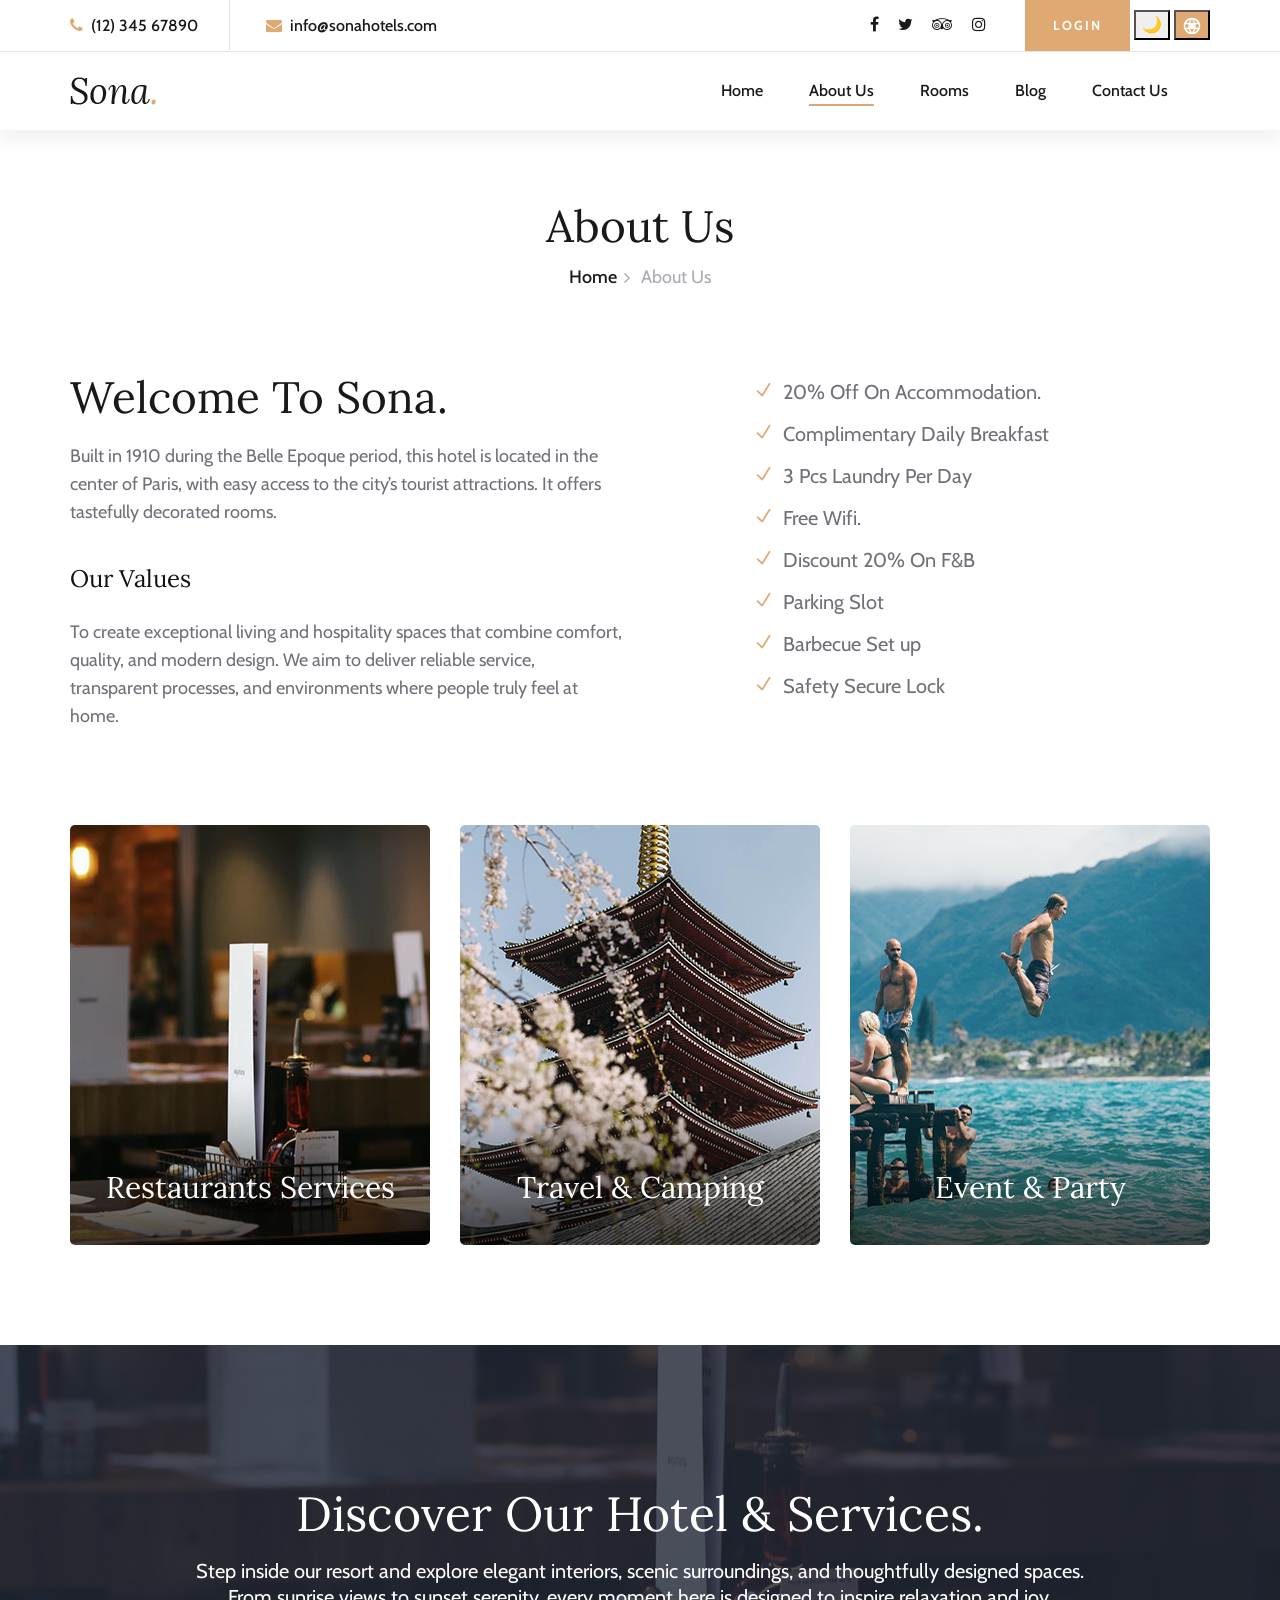
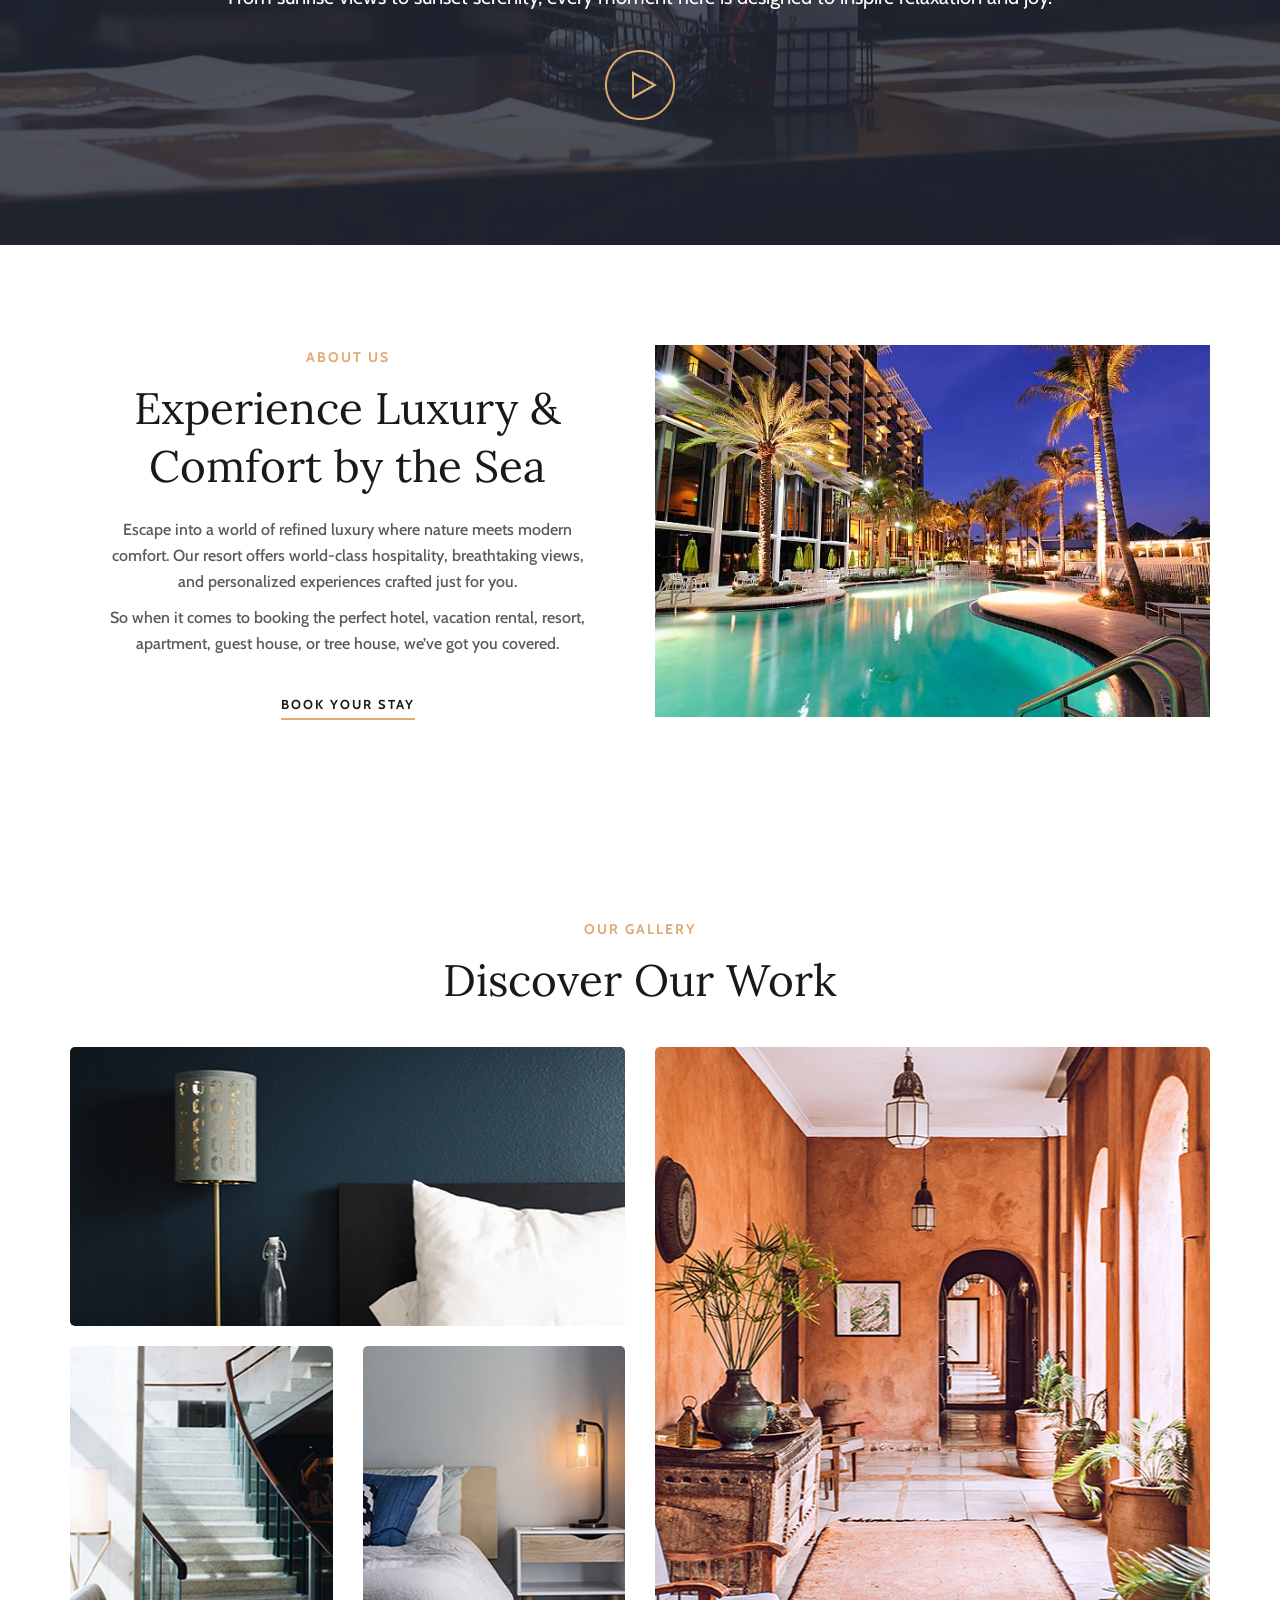
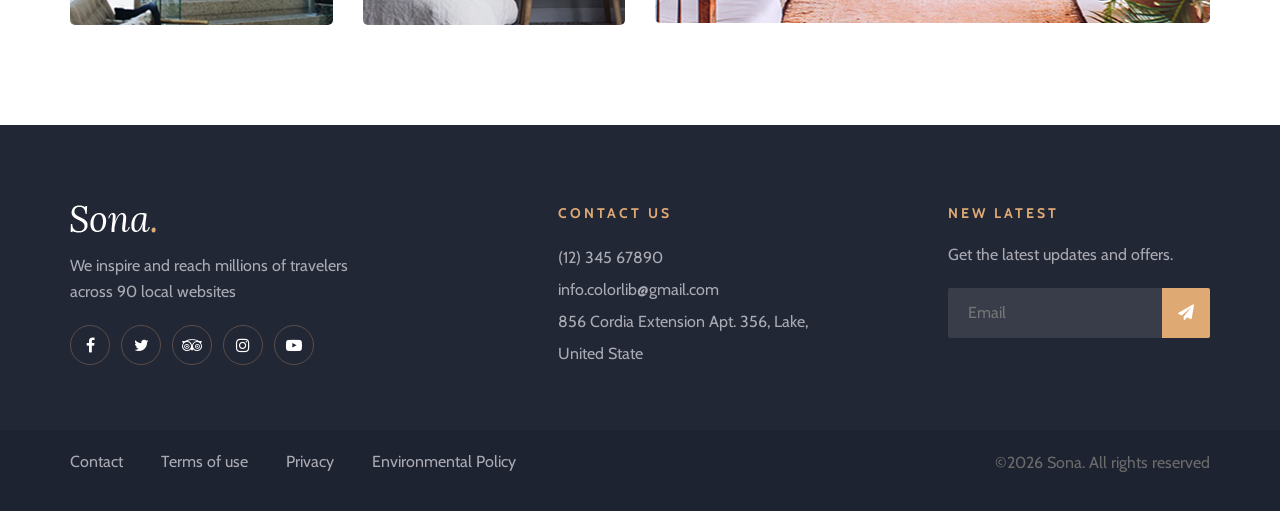
==== about-us.html @ f3e756af "first commit" ====
<!DOCTYPE html>
<html lang="zxx">

<head>
    <meta charset="UTF-8">
    <meta name="description" content="Sona Template">
    <meta name="keywords" content="Sona, unica, creative, html">
    <meta name="viewport" content="width=device-width, initial-scale=1.0">
    <meta http-equiv="X-UA-Compatible" content="ie=edge">
    <title>Sona | about</title>
<link rel="icon" href="img/favi.png" type="image/png">
    <!-- Google Font -->
    <link href="https://fonts.googleapis.com/css?family=Lora:400,700&display=swap" rel="stylesheet">
    <link href="https://fonts.googleapis.com/css?family=Cabin:400,500,600,700&display=swap" rel="stylesheet">

    <!-- Css Styles -->
    <link rel="stylesheet" href="css/bootstrap.min.css" type="text/css">
    <link rel="stylesheet" href="css/font-awesome.min.css" type="text/css">
    <link rel="stylesheet" href="css/elegant-icons.css" type="text/css">
    <link rel="stylesheet" href="css/flaticon.css" type="text/css">
    <link rel="stylesheet" href="css/owl.carousel.min.css" type="text/css">
    <link rel="stylesheet" href="css/nice-select.css" type="text/css">
    <link rel="stylesheet" href="css/jquery-ui.min.css" type="text/css">
    <link rel="stylesheet" href="css/magnific-popup.css" type="text/css">
    <link rel="stylesheet" href="css/slicknav.min.css" type="text/css">
    <link rel="stylesheet" href="css/style.css" type="text/css">
</head>

<body>
   

    <!-- Offcanvas Menu Section Begin -->
     <div class="offcanvas-menu-overlay"></div>
    <div class="canvas-open">
        <i class="icon_menu"></i>
    </div>
    <div class="offcanvas-menu-wrapper">
        <div class="canvas-close">
            <i class="icon_close"></i>
        </div>
      
        <div class="header-configure-area">
           
            
                            
           <a href="signin.html" class="bk-btn">Login</a>
        </div>
        <nav class="mainmenu mobile-menu">
            <ul>
                 <li><a href="">Home</a> <ul class="dropdown"> <li><a href="index.html">Home 1</a></li>
                                    <li><a href="index2.html">Home 2</a></li>  </ul> </li>
                 <li class="active"><a href="./about-us.html">About Us</a></li>
                <li><a href="./rooms.html">Rooms</a></li>
               
               
                <li><a href="./blog.html">Blog</a></li>
                <li><a href="./contact.html">Contact</a></li>
            </ul>
        </nav>
           <button class="themeToggle btn btn-sm">🌙</button>

       <button
  class="rtlToggle"
  class="w-10 h-10 rounded-md text-white font-semibold"
  style="background-color:#dfa974;"
>
          <svg
    xmlns="http://www.w3.org/2000/svg"
    width="20"
    height="20"
    viewBox="0 0 24 24"
    fill="currentColor"
  >
    <path d="M12 2a10 10 0 100 20 10 10 0 000-20zm6.93 6h-3.17a15.4 15.4 0 00-1.6-3.56A8.03 8.03 0 0118.93 8zM12 4.07A13.5 13.5 0 0114.44 8H9.56A13.5 13.5 0 0112 4.07zM5.07 8A8.03 8.03 0 019.84 4.44 15.4 15.4 0 008.24 8H5.07zM4.07 10h3.64a17.2 17.2 0 000 4H4.07a7.96 7.96 0 010-4zm1 6h3.17a15.4 15.4 0 001.6 3.56A8.03 8.03 0 015.07 16zM12 19.93A13.5 13.5 0 019.56 16h4.88A13.5 13.5 0 0112 19.93zM18.93 16a8.03 8.03 0 01-4.77 3.56A15.4 15.4 0 0015.76 16h3.17zM19.93 14h-3.64a17.2 17.2 0 000-4h3.64a7.96 7.96 0 010 4z"/>
  </svg>
        </button>
        <div id="mobile-menu-wrap"></div>
        <div class="top-social">
            <a href="#"><i class="fa fa-facebook"></i></a>
            <a href="#"><i class="fa fa-twitter"></i></a>
            <a href="#"><i class="fa fa-tripadvisor"></i></a>
            <a href="#"><i class="fa fa-instagram"></i></a>
        </div>
        <ul class="top-widget">
            <li><i class="fa fa-phone"></i> (12) 345 67890</li>
            <li><i class="fa fa-envelope"></i> info@sonahotels.com</li>
        </ul>
    </div>
    <!-- Offcanvas Menu Section End -->

    <!-- Header Section Begin -->
    <header class="header-section header-normal ">
        <div class="top-nav">
            <div class="container">
                <div class="row">
                    <div class="col-lg-6">
                        <ul class="tn-left">
                            <li><i class="fa fa-phone"></i> (12) 345 67890</li>
                            <li><i class="fa fa-envelope"></i> info@sonahotels.com</li>
                        </ul>
                    </div>
                    <div class="col-lg-6">
                        <div class="tn-right">
                            <div class="top-social">
                                <a href="#"><i class="fa fa-facebook"></i></a>
                                <a href="#"><i class="fa fa-twitter"></i></a>
                                <a href="#"><i class="fa fa-tripadvisor"></i></a>
                                <a href="#"><i class="fa fa-instagram"></i></a>
                            </div>
                         <a href="signin.html"class="bk-btn">Login</a>
                               <button class="themeToggle" class="btn btn-sm">🌙</button>

       <button
  class="rtlToggle"
  class="w-10 h-10 rounded-md text-white font-semibold"
  style="background-color:#dfa974; color: white;"
>
          <svg
    xmlns="http://www.w3.org/2000/svg"
    width="20"
    height="20"
    viewBox="0 0 24 24"
    fill="currentColor"
  >
    <path d="M12 2a10 10 0 100 20 10 10 0 000-20zm6.93 6h-3.17a15.4 15.4 0 00-1.6-3.56A8.03 8.03 0 0118.93 8zM12 4.07A13.5 13.5 0 0114.44 8H9.56A13.5 13.5 0 0112 4.07zM5.07 8A8.03 8.03 0 019.84 4.44 15.4 15.4 0 008.24 8H5.07zM4.07 10h3.64a17.2 17.2 0 000 4H4.07a7.96 7.96 0 010-4zm1 6h3.17a15.4 15.4 0 001.6 3.56A8.03 8.03 0 015.07 16zM12 19.93A13.5 13.5 0 019.56 16h4.88A13.5 13.5 0 0112 19.93zM18.93 16a8.03 8.03 0 01-4.77 3.56A15.4 15.4 0 0015.76 16h3.17zM19.93 14h-3.64a17.2 17.2 0 000-4h3.64a7.96 7.96 0 010 4z"/>
  </svg>
        </button>
                          
                        </div>
                    </div>
                </div>
            </div>
        </div>
        <div class="menu-item">
            <div class="container">
                <div class="row">
                    <div class="col-lg-2">
                        <div class="logo">
                            <a href="./index.html">
                                <img src="img/logo.png" class="logo-light" alt="">
                                <img src="img/footer-logo.png" class="logo-dark" alt="Dark Logo">
                            </a>
                        </div>
                    </div>
                    <div class="col-lg-10">
                        <div class="nav-menu">
                            <nav class="mainmenu">
                                <ul>
                                     <li><a href="">Home</a> <ul class="dropdown"> <li><a href="index.html">Home 1</a></li>
                                    <li><a href="index2.html">Home 2</a></li>  </ul> </li>
                                   
                                    <li class="active"><a href="./about-us.html">About Us</a></li>
                                   <li><a href="./rooms.html">Rooms</a></li>
                                   
                                    <li><a href="./blog.html">Blog</a></li>
                                    <li><a href="./contact.html">Contact Us</a></li>
                                </ul>
                            </nav>
                          
                        </div>
                    </div>
                </div>
            </div>
        </div>
    </header>
    <!-- Header End -->

    <!-- Breadcrumb Section Begin -->
    <div class="breadcrumb-section">
        <div class="container">
            <div class="row">
                <div class="col-lg-12">
                    <div class="breadcrumb-text">
                        <h2>About Us</h2>
                        <div class="bt-option">
                            <a href="./index.html">Home</a>
                            <span>About Us</span>
                        </div>
                    </div>
                </div>
            </div>
        </div>
    </div>
    <!-- Breadcrumb Section End -->

    <!-- About Us Page Section Begin -->
    <section class="aboutus-page-section spad">
        <div class="container">
            <div class="about-page-text">
                <div class="row">
                    <div class="col-lg-6">
                        <div class="ap-title">
                            <h2>Welcome To Sona.</h2>
                            <p>Built in 1910 during the Belle Epoque period, this hotel is located in the center of
                                Paris, with easy access to the city’s tourist attractions. It offers tastefully
                                decorated rooms.</p>
                                <br>
                                <h4>Our Values</h4>
                                <br>
    <p>
        To create exceptional living and hospitality spaces that combine comfort,
        quality, and modern design. We aim to deliver reliable service, transparent
        processes, and environments where people truly feel at home.
    </p>
                        </div>
                    </div>
                    <div class="col-lg-5 offset-lg-1">
                        <ul class="ap-services">
                            <li><i class="icon_check"></i> 20% Off On Accommodation.</li>
                            <li><i class="icon_check"></i> Complimentary Daily Breakfast</li>
                            <li><i class="icon_check"></i> 3 Pcs Laundry Per Day</li>
                            <li><i class="icon_check"></i> Free Wifi.</li>
                            <li><i class="icon_check"></i> Discount 20% On F&B</li>
                            <li><i class="icon_check"></i> Parking Slot</li>
                            <li><i class="icon_check"></i> Barbecue Set up</li>
                            <li><i class="icon_check"></i> Safety Secure Lock</li>
                        </ul>
                        <br></br>
                       
                    </div>
                    
                </div>
            </div>
            <div class="about-page-services">
                <div class="row">
                    <div class="col-md-4">
                        <div class="ap-service-item set-bg" data-setbg="img/about/about-p1.jpg">
                            <div class="api-text">
                                <h3>Restaurants Services</h3>
                            </div>
                        </div>
                    </div>
                    <div class="col-md-4">
                        <div class="ap-service-item set-bg" data-setbg="img/about/about-p2.jpg">
                            <div class="api-text">
                                <h3>Travel & Camping</h3>
                            </div>
                        </div>
                    </div>
                    <div class="col-md-4">
                        <div class="ap-service-item set-bg" data-setbg="img/about/about-p3.jpg">
                            <div class="api-text">
                                <h3>Event & Party</h3>
                            </div>
                        </div>
                    </div>
                </div>
            </div>
        </div>
    </section>
    <!-- About Us Page Section End -->

    <!-- Video Section Begin -->
    <section class="video-section set-bg" data-setbg="img/video-bg.jpg">
        <div class="container">
            <div class="row">
                <div class="col-lg-12">
                    <div class="video-text">
                        <h2>Discover Our Hotel & Services.</h2>
                        <p>Step inside our resort and explore elegant interiors, scenic surroundings, and thoughtfully designed spaces. <br>From sunrise views to sunset serenity, every moment here is designed to inspire relaxation and joy.</p>
                        <a href="https://www.youtube.com/watch?v=EzKkl64rRbM" class="play-btn video-popup"><img
                                src="img/play.png" alt=""></a>
                    </div>
                </div>
            </div>
        </div>
    </section>
    <!-- Video Section End -->
 <section class="aboutus-section spad">
        <div class="container">
           <div class="row align-items-center">
    
    <!-- LEFT CONTENT -->
    <div class="col-lg-6">
        <div class="about-text">
            <div class="section-title">
                <span>About Us</span>
                <h2>Experience Luxury &  <br>Comfort by the Sea</h2>
            </div>

            <p class="f-para">
                Escape into a world of refined luxury where nature meets modern comfort. Our resort offers world-class hospitality, breathtaking views, and personalized experiences crafted just for you.
            </p>

            <p class="s-para">
                So when it comes to booking the perfect hotel, vacation rental, resort,
                apartment, guest house, or tree house, we’ve got you covered.
            </p>

            <a href="#" class="primary-btn about-btn">Book Your Stay</a>
        </div>
    </div>

    <!-- RIGHT IMAGE -->
    <div class="col-lg-6">
        <div class="about-pic text-end">
            <img src="img/about/about.jpg" alt="About Image" class="img-fluid">
        </div>
    </div>

</div>

            </div>
        </div>
    </section>
    <!-- Gallery Section Begin -->
    <section class="gallery-section spad">
        <div class="container">
            <div class="row">
                <div class="col-lg-12">
                    <div class="section-title">
                        <span>Our Gallery</span>
                        <h2>Discover Our Work</h2>
                    </div>
                </div>
            </div>
            <div class="row">
                <div class="col-lg-6">
                    <div class="gallery-item set-bg" data-setbg="img/gallery/gallery-1.jpg">
                        <div class="gi-text">
                            <h3>Room Luxury</h3>
                        </div>
                    </div>
                    <div class="row">
                        <div class="col-sm-6">
                            <div class="gallery-item set-bg" data-setbg="img/gallery/gallery-3.jpg">
                                <div class="gi-text">
                                    <h3>Room Luxury</h3>
                                </div>
                            </div>
                        </div>
                        <div class="col-sm-6">
                            <div class="gallery-item set-bg" data-setbg="img/gallery/gallery-4.jpg">
                                <div class="gi-text">
                                    <h3>Room Luxury</h3>
                                </div>
                            </div>
                        </div>
                    </div>
                </div>
                <div class="col-lg-6">
                    <div class="gallery-item large-item set-bg" data-setbg="img/gallery/gallery-2.jpg">
                        <div class="gi-text">
                            <h3>Room Luxury</h3>
                        </div>
                    </div>
                </div>
            </div>
        </div>
    </section>
    <!-- Gallery Section End -->

    <!-- Footer Section Begin -->
    <footer class="footer-section">
        <div class="container">
            <div class="footer-text">
                <div class="row">
                    <div class="col-lg-4">
                        <div class="ft-about">
                            <div class="logo">
                                <a href="index.html">
                                    <img src="img/footer-logo.png" alt="">
                                </a>
                            </div>
                            <p>We inspire and reach millions of travelers<br /> across 90 local websites</p>
                            <div class="fa-social">
                                <a href="#"><i class="fa fa-facebook"></i></a>
                                <a href="#"><i class="fa fa-twitter"></i></a>
                                <a href="#"><i class="fa fa-tripadvisor"></i></a>
                                <a href="#"><i class="fa fa-instagram"></i></a>
                                <a href="#"><i class="fa fa-youtube-play"></i></a>
                            </div>
                        </div>
                    </div>
                    <div class="col-lg-3 offset-lg-1">
                        <div class="ft-contact">
                            <h6>Contact Us</h6>
                            <ul>
                                <li>(12) 345 67890</li>
                                <li>info.colorlib@gmail.com</li>
                                <li>856 Cordia Extension Apt. 356, Lake, United State</li>
                            </ul>
                        </div>
                    </div>
                    <div class="col-lg-3 offset-lg-1">
                        <div class="ft-newslatter">
                            <h6>New latest</h6>
                            <p>Get the latest updates and offers.</p>
                            <form action="#" class="fn-form">
                                <input type="text" placeholder="Email">
                                <button type="submit"><i class="fa fa-send"></i></button>
                            </form>
                        </div>
                    </div>
                </div>
            </div>
        </div>
        <div class="copyright-option">
            <div class="container">
                <div class="row">
                    <div class="col-lg-7">
                        <ul>
                            <li><a href="#">Contact</a></li>
                            <li><a href="#">Terms of use</a></li>
                            <li><a href="#">Privacy</a></li>
                            <li><a href="#">Environmental Policy</a></li>
                        </ul>
                    </div>
                  <div class="col-lg-5">
                        <div class="co-text"><p><!-- Link back to Colorlib can't be removed. Template is licensed under CC BY 3.0. -->
   &copy;<script>document.write(new Date().getFullYear());</script> Sona. All rights reserved 
  <!-- Link back to Colorlib can't be removed. Template is licensed under CC BY 3.0. --></p></div>
                    </div>
                </div>
            </div>
        </div>
    </footer>
    <!-- Footer Section End -->

    <!-- Search model Begin -->
    <div class="search-model">
        <div class="h-100 d-flex align-items-center justify-content-center">
            <div class="search-close-switch"><i class="icon_close"></i></div>
            <form class="search-model-form">
                <input type="text" id="search-input" placeholder="Search here.....">
            </form>
        </div>
    </div>
    <!-- Search model end -->

    <!-- Js Plugins -->
    <script src="js/jquery-3.3.1.min.js"></script>
    <script src="js/bootstrap.min.js"></script>
    <script src="js/jquery.magnific-popup.min.js"></script>
    <script src="js/jquery.nice-select.min.js"></script>
    <script src="js/jquery-ui.min.js"></script>
    <script src="js/jquery.slicknav.js"></script>
    <script src="js/owl.carousel.min.js"></script>
    <script src="js/main.js"></script>
     <script src="js/theme-rtl.js"></script>
</body>

</html>
---- css/elegant-icons.css ----
@font-face {
	font-family: 'ElegantIcons';
	src:url('../fonts/ElegantIcons.eot');
	src:url('../fonts/ElegantIcons.eot?#iefix') format('embedded-opentype'),
		url('../fonts/ElegantIcons.woff') format('woff'),
		url('../fonts/ElegantIcons.ttf') format('truetype'),
		url('../fonts/ElegantIcons.svg#ElegantIcons') format('svg');
	font-weight: normal;
	font-style: normal;
}

/* Use the following CSS code if you want to use data attributes for inserting your icons */
[data-icon]:before {
	font-family: 'ElegantIcons';
	content: attr(data-icon);
	speak: none;
	font-weight: normal;
	font-variant: normal;
	text-transform: none;
	line-height: 1;
	-webkit-font-smoothing: antialiased;
	-moz-osx-font-smoothing: grayscale;
}

/* Use the following CSS code if you want to have a class per icon */
/*
Instead of a list of all class selectors,
you can use the generic selector below, but it's slower:
[class*="your-class-prefix"] {
*/
.arrow_up, .arrow_down, .arrow_left, .arrow_right, .arrow_left-up, .arrow_right-up, .arrow_right-down, .arrow_left-down, .arrow-up-down, .arrow_up-down_alt, .arrow_left-right_alt, .arrow_left-right, .arrow_expand_alt2, .arrow_expand_alt, .arrow_condense, .arrow_expand, .arrow_move, .arrow_carrot-up, .arrow_carrot-down, .arrow_carrot-left, .arrow_carrot-right, .arrow_carrot-2up, .arrow_carrot-2down, .arrow_carrot-2left, .arrow_carrot-2right, .arrow_carrot-up_alt2, .arrow_carrot-down_alt2, .arrow_carrot-left_alt2, .arrow_carrot-right_alt2, .arrow_carrot-2up_alt2, .arrow_carrot-2down_alt2, .arrow_carrot-2left_alt2, .arrow_carrot-2right_alt2, .arrow_triangle-up, .arrow_triangle-down, .arrow_triangle-left, .arrow_triangle-right, .arrow_triangle-up_alt2, .arrow_triangle-down_alt2, .arrow_triangle-left_alt2, .arrow_triangle-right_alt2, .arrow_back, .icon_minus-06, .icon_plus, .icon_close, .icon_check, .icon_minus_alt2, .icon_plus_alt2, .icon_close_alt2, .icon_check_alt2, .icon_zoom-out_alt, .icon_zoom-in_alt, .icon_search, .icon_box-empty, .icon_box-selected, .icon_minus-box, .icon_plus-box, .icon_box-checked, .icon_circle-empty, .icon_circle-slelected, .icon_stop_alt2, .icon_stop, .icon_pause_alt2, .icon_pause, .icon_menu, .icon_menu-square_alt2, .icon_menu-circle_alt2, .icon_ul, .icon_ol, .icon_adjust-horiz, .icon_adjust-vert, .icon_document_alt, .icon_documents_alt, .icon_pencil, .icon_pencil-edit_alt, .icon_pencil-edit, .icon_folder-alt, .icon_folder-open_alt, .icon_folder-add_alt, .icon_info_alt, .icon_error-oct_alt, .icon_error-circle_alt, .icon_error-triangle_alt, .icon_question_alt2, .icon_question, .icon_comment_alt, .icon_chat_alt, .icon_vol-mute_alt, .icon_volume-low_alt, .icon_volume-high_alt, .icon_quotations, .icon_quotations_alt2, .icon_clock_alt, .icon_lock_alt, .icon_lock-open_alt, .icon_key_alt, .icon_cloud_alt, .icon_cloud-upload_alt, .icon_cloud-download_alt, .icon_image, .icon_images, .icon_lightbulb_alt, .icon_gift_alt, .icon_house_alt, .icon_genius, .icon_mobile, .icon_tablet, .icon_laptop, .icon_desktop, .icon_camera_alt, .icon_mail_alt, .icon_cone_alt, .icon_ribbon_alt, .icon_bag_alt, .icon_creditcard, .icon_cart_alt, .icon_paperclip, .icon_tag_alt, .icon_tags_alt, .icon_trash_alt, .icon_cursor_alt, .icon_mic_alt, .icon_compass_alt, .icon_pin_alt, .icon_pushpin_alt, .icon_map_alt, .icon_drawer_alt, .icon_toolbox_alt, .icon_book_alt, .icon_calendar, .icon_film, .icon_table, .icon_contacts_alt, .icon_headphones, .icon_lifesaver, .icon_piechart, .icon_refresh, .icon_link_alt, .icon_link, .icon_loading, .icon_blocked, .icon_archive_alt, .icon_heart_alt, .icon_star_alt, .icon_star-half_alt, .icon_star, .icon_star-half, .icon_tools, .icon_tool, .icon_cog, .icon_cogs, .arrow_up_alt, .arrow_down_alt, .arrow_left_alt, .arrow_right_alt, .arrow_left-up_alt, .arrow_right-up_alt, .arrow_right-down_alt, .arrow_left-down_alt, .arrow_condense_alt, .arrow_expand_alt3, .arrow_carrot_up_alt, .arrow_carrot-down_alt, .arrow_carrot-left_alt, .arrow_carrot-right_alt, .arrow_carrot-2up_alt, .arrow_carrot-2dwnn_alt, .arrow_carrot-2left_alt, .arrow_carrot-2right_alt, .arrow_triangle-up_alt, .arrow_triangle-down_alt, .arrow_triangle-left_alt, .arrow_triangle-right_alt, .icon_minus_alt, .icon_plus_alt, .icon_close_alt, .icon_check_alt, .icon_zoom-out, .icon_zoom-in, .icon_stop_alt, .icon_menu-square_alt, .icon_menu-circle_alt, .icon_document, .icon_documents, .icon_pencil_alt, .icon_folder, .icon_folder-open, .icon_folder-add, .icon_folder_upload, .icon_folder_download, .icon_info, .icon_error-circle, .icon_error-oct, .icon_error-triangle, .icon_question_alt, .icon_comment, .icon_chat, .icon_vol-mute, .icon_volume-low, .icon_volume-high, .icon_quotations_alt, .icon_clock, .icon_lock, .icon_lock-open, .icon_key, .icon_cloud, .icon_cloud-upload, .icon_cloud-download, .icon_lightbulb, .icon_gift, .icon_house, .icon_camera, .icon_mail, .icon_cone, .icon_ribbon, .icon_bag, .icon_cart, .icon_tag, .icon_tags, .icon_trash, .icon_cursor, .icon_mic, .icon_compass, .icon_pin, .icon_pushpin, .icon_map, .icon_drawer, .icon_toolbox, .icon_book, .icon_contacts, .icon_archive, .icon_heart, .icon_profile, .icon_group, .icon_grid-2x2, .icon_grid-3x3, .icon_music, .icon_pause_alt, .icon_phone, .icon_upload, .icon_download, .social_facebook, .social_twitter, .social_pinterest, .social_googleplus, .social_tumblr, .social_tumbleupon, .social_wordpress, .social_instagram, .social_dribbble, .social_vimeo, .social_linkedin, .social_rss, .social_deviantart, .social_share, .social_myspace, .social_skype, .social_youtube, .social_picassa, .social_googledrive, .social_flickr, .social_blogger, .social_spotify, .social_delicious, .social_facebook_circle, .social_twitter_circle, .social_pinterest_circle, .social_googleplus_circle, .social_tumblr_circle, .social_stumbleupon_circle, .social_wordpress_circle, .social_instagram_circle, .social_dribbble_circle, .social_vimeo_circle, .social_linkedin_circle, .social_rss_circle, .social_deviantart_circle, .social_share_circle, .social_myspace_circle, .social_skype_circle, .social_youtube_circle, .social_picassa_circle, .social_googledrive_alt2, .social_flickr_circle, .social_blogger_circle, .social_spotify_circle, .social_delicious_circle, .social_facebook_square, .social_twitter_square, .social_pinterest_square, .social_googleplus_square, .social_tumblr_square, .social_stumbleupon_square, .social_wordpress_square, .social_instagram_square, .social_dribbble_square, .social_vimeo_square, .social_linkedin_square, .social_rss_square, .social_deviantart_square, .social_share_square, .social_myspace_square, .social_skype_square, .social_youtube_square, .social_picassa_square, .social_googledrive_square, .social_flickr_square, .social_blogger_square, .social_spotify_square, .social_delicious_square, .icon_printer, .icon_calulator, .icon_building, .icon_floppy, .icon_drive, .icon_search-2, .icon_id, .icon_id-2, .icon_puzzle, .icon_like, .icon_dislike, .icon_mug, .icon_currency, .icon_wallet, .icon_pens, .icon_easel, .icon_flowchart, .icon_datareport, .icon_briefcase, .icon_shield, .icon_percent, .icon_globe, .icon_globe-2, .icon_target, .icon_hourglass, .icon_balance, .icon_rook, .icon_printer-alt, .icon_calculator_alt, .icon_building_alt, .icon_floppy_alt, .icon_drive_alt, .icon_search_alt, .icon_id_alt, .icon_id-2_alt, .icon_puzzle_alt, .icon_like_alt, .icon_dislike_alt, .icon_mug_alt, .icon_currency_alt, .icon_wallet_alt, .icon_pens_alt, .icon_easel_alt, .icon_flowchart_alt, .icon_datareport_alt, .icon_briefcase_alt, .icon_shield_alt, .icon_percent_alt, .icon_globe_alt, .icon_clipboard {
	font-family: 'ElegantIcons';
	speak: none;
	font-style: normal;
	font-weight: normal;
	font-variant: normal;
	text-transform: none;
	line-height: 1;
	-webkit-font-smoothing: antialiased;
}
.arrow_up:before {
	content: "\21";
}
.arrow_down:before {
	content: "\22";
}
.arrow_left:before {
	content: "\23";
}
.arrow_right:before {
	content: "\24";
}
.arrow_left-up:before {
	content: "\25";
}
.arrow_right-up:before {
	content: "\26";
}
.arrow_right-down:before {
	content: "\27";
}
.arrow_left-down:before {
	content: "\28";
}
.arrow-up-down:before {
	content: "\29";
}
.arrow_up-down_alt:before {
	content: "\2a";
}
.arrow_left-right_alt:before {
	content: "\2b";
}
.arrow_left-right:before {
	content: "\2c";
}
.arrow_expand_alt2:before {
	content: "\2d";
}
.arrow_expand_alt:before {
	content: "\2e";
}
.arrow_condense:before {
	content: "\2f";
}
.arrow_expand:before {
	content: "\30";
}
.arrow_move:before {
	content: "\31";
}
.arrow_carrot-up:before {
	content: "\32";
}
.arrow_carrot-down:before {
	content: "\33";
}
.arrow_carrot-left:before {
	content: "\34";
}
.arrow_carrot-right:before {
	content: "\35";
}
.arrow_carrot-2up:before {
	content: "\36";
}
.arrow_carrot-2down:before {
	content: "\37";
}
.arrow_carrot-2left:before {
	content: "\38";
}
.arrow_carrot-2right:before {
	content: "\39";
}
.arrow_carrot-up_alt2:before {
	content: "\3a";
}
.arrow_carrot-down_alt2:before {
	content: "\3b";
}
.arrow_carrot-left_alt2:before {
	content: "\3c";
}
.arrow_carrot-right_alt2:before {
	content: "\3d";
}
.arrow_carrot-2up_alt2:before {
	content: "\3e";
}
.arrow_carrot-2down_alt2:before {
	content: "\3f";
}
.arrow_carrot-2left_alt2:before {
	content: "\40";
}
.arrow_carrot-2right_alt2:before {
	content: "\41";
}
.arrow_triangle-up:before {
	content: "\42";
}
.arrow_triangle-down:before {
	content: "\43";
}
.arrow_triangle-left:before {
	content: "\44";
}
.arrow_triangle-right:before {
	content: "\45";
}
.arrow_triangle-up_alt2:before {
	content: "\46";
}
.arrow_triangle-down_alt2:before {
	content: "\47";
}
.arrow_triangle-left_alt2:before {
	content: "\48";
}
.arrow_triangle-right_alt2:before {
	content: "\49";
}
.arrow_back:before {
	content: "\4a";
}
.icon_minus-06:before {
	content: "\4b";
}
.icon_plus:before {
	content: "\4c";
}
.icon_close:before {
	content: "\4d";
}
.icon_check:before {
	content: "\4e";
}
.icon_minus_alt2:before {
	content: "\4f";
}
.icon_plus_alt2:before {
	content: "\50";
}
.icon_close_alt2:before {
	content: "\51";
}
.icon_check_alt2:before {
	content: "\52";
}
.icon_zoom-out_alt:before {
	content: "\53";
}
.icon_zoom-in_alt:before {
	content: "\54";
}
.icon_search:before {
	content: "\55";
}
.icon_box-empty:before {
	content: "\56";
}
.icon_box-selected:before {
	content: "\57";
}
.icon_minus-box:before {
	content: "\58";
}
.icon_plus-box:before {
	content: "\59";
}
.icon_box-checked:before {
	content: "\5a";
}
.icon_circle-empty:before {
	content: "\5b";
}
.icon_circle-slelected:before {
	content: "\5c";
}
.icon_stop_alt2:before {
	content: "\5d";
}
.icon_stop:before {
	content: "\5e";
}
.icon_pause_alt2:before {
	content: "\5f";
}
.icon_pause:before {
	content: "\60";
}
.icon_menu:before {
	content: "\61";
}
.icon_menu-square_alt2:before {
	content: "\62";
}
.icon_menu-circle_alt2:before {
	content: "\63";
}
.icon_ul:before {
	content: "\64";
}
.icon_ol:before {
	content: "\65";
}
.icon_adjust-horiz:before {
	content: "\66";
}
.icon_adjust-vert:before {
	content: "\67";
}
.icon_document_alt:before {
	content: "\68";
}
.icon_documents_alt:before {
	content: "\69";
}
.icon_pencil:before {
	content: "\6a";
}
.icon_pencil-edit_alt:before {
	content: "\6b";
}
.icon_pencil-edit:before {
	content: "\6c";
}
.icon_folder-alt:before {
	content: "\6d";
}
.icon_folder-open_alt:before {
	content: "\6e";
}
.icon_folder-add_alt:before {
	content: "\6f";
}
.icon_info_alt:before {
	content: "\70";
}
.icon_error-oct_alt:before {
	content: "\71";
}
.icon_error-circle_alt:before {
	content: "\72";
}
.icon_error-triangle_alt:before {
	content: "\73";
}
.icon_question_alt2:before {
	content: "\74";
}
.icon_question:before {
	content: "\75";
}
.icon_comment_alt:before {
	content: "\76";
}
.icon_chat_alt:before {
	content: "\77";
}
.icon_vol-mute_alt:before {
	content: "\78";
}
.icon_volume-low_alt:before {
	content: "\79";
}
.icon_volume-high_alt:before {
	content: "\7a";
}
.icon_quotations:before {
	content: "\7b";
}
.icon_quotations_alt2:before {
	content: "\7c";
}
.icon_clock_alt:before {
	content: "\7d";
}
.icon_lock_alt:before {
	content: "\7e";
}
.icon_lock-open_alt:before {
	content: "\e000";
}
.icon_key_alt:before {
	content: "\e001";
}
.icon_cloud_alt:before {
	content: "\e002";
}
.icon_cloud-upload_alt:before {
	content: "\e003";
}
.icon_cloud-download_alt:before {
	content: "\e004";
}
.icon_image:before {
	content: "\e005";
}
.icon_images:before {
	content: "\e006";
}
.icon_lightbulb_alt:before {
	content: "\e007";
}
.icon_gift_alt:before {
	content: "\e008";
}
.icon_house_alt:before {
	content: "\e009";
}
.icon_genius:before {
	content: "\e00a";
}
.icon_mobile:before {
	content: "\e00b";
}
.icon_tablet:before {
	content: "\e00c";
}
.icon_laptop:before {
	content: "\e00d";
}
.icon_desktop:before {
	content: "\e00e";
}
.icon_camera_alt:before {
	content: "\e00f";
}
.icon_mail_alt:before {
	content: "\e010";
}
.icon_cone_alt:before {
	content: "\e011";
}
.icon_ribbon_alt:before {
	content: "\e012";
}
.icon_bag_alt:before {
	content: "\e013";
}
.icon_creditcard:before {
	content: "\e014";
}
.icon_cart_alt:before {
	content: "\e015";
}
.icon_paperclip:before {
	content: "\e016";
}
.icon_tag_alt:before {
	content: "\e017";
}
.icon_tags_alt:before {
	content: "\e018";
}
.icon_trash_alt:before {
	content: "\e019";
}
.icon_cursor_alt:before {
	content: "\e01a";
}
.icon_mic_alt:before {
	content: "\e01b";
}
.icon_compass_alt:before {
	content: "\e01c";
}
.icon_pin_alt:before {
	content: "\e01d";
}
.icon_pushpin_alt:before {
	content: "\e01e";
}
.icon_map_alt:before {
	content: "\e01f";
}
.icon_drawer_alt:before {
	content: "\e020";
}
.icon_toolbox_alt:before {
	content: "\e021";
}
.icon_book_alt:before {
	content: "\e022";
}
.icon_calendar:before {
	content: "\e023";
}
.icon_film:before {
	content: "\e024";
}
.icon_table:before {
	content: "\e025";
}
.icon_contacts_alt:before {
	content: "\e026";
}
.icon_headphones:before {
	content: "\e027";
}
.icon_lifesaver:before {
	content: "\e028";
}
.icon_piechart:before {
	content: "\e029";
}
.icon_refresh:before {
	content: "\e02a";
}
.icon_link_alt:before {
	content: "\e02b";
}
.icon_link:before {
	content: "\e02c";
}
.icon_loading:before {
	content: "\e02d";
}
.icon_blocked:before {
	content: "\e02e";
}
.icon_archive_alt:before {
	content: "\e02f";
}
.icon_heart_alt:before {
	content: "\e030";
}
.icon_star_alt:before {
	content: "\e031";
}
.icon_star-half_alt:before {
	content: "\e032";
}
.icon_star:before {
	content: "\e033";
}
.icon_star-half:before {
	content: "\e034";
}
.icon_tools:before {
	content: "\e035";
}
.icon_tool:before {
	content: "\e036";
}
.icon_cog:before {
	content: "\e037";
}
.icon_cogs:before {
	content: "\e038";
}
.arrow_up_alt:before {
	content: "\e039";
}
.arrow_down_alt:before {
	content: "\e03a";
}
.arrow_left_alt:before {
	content: "\e03b";
}
.arrow_right_alt:before {
	content: "\e03c";
}
.arrow_left-up_alt:before {
	content: "\e03d";
}
.arrow_right-up_alt:before {
	content: "\e03e";
}
.arrow_right-down_alt:before {
	content: "\e03f";
}
.arrow_left-down_alt:before {
	content: "\e040";
}
.arrow_condense_alt:before {
	content: "\e041";
}
.arrow_expand_alt3:before {
	content: "\e042";
}
.arrow_carrot_up_alt:before {
	content: "\e043";
}
.arrow_carrot-down_alt:before {
	content: "\e044";
}
.arrow_carrot-left_alt:before {
	content: "\e045";
}
.arrow_carrot-right_alt:before {
	content: "\e046";
}
.arrow_carrot-2up_alt:before {
	content: "\e047";
}
.arrow_carrot-2dwnn_alt:before {
	content: "\e048";
}
.arrow_carrot-2left_alt:before {
	content: "\e049";
}
.arrow_carrot-2right_alt:before {
	content: "\e04a";
}
.arrow_triangle-up_alt:before {
	content: "\e04b";
}
.arrow_triangle-down_alt:before {
	content: "\e04c";
}
.arrow_triangle-left_alt:before {
	content: "\e04d";
}
.arrow_triangle-right_alt:before {
	content: "\e04e";
}
.icon_minus_alt:before {
	content: "\e04f";
}
.icon_plus_alt:before {
	content: "\e050";
}
.icon_close_alt:before {
	content: "\e051";
}
.icon_check_alt:before {
	content: "\e052";
}
.icon_zoom-out:before {
	content: "\e053";
}
.icon_zoom-in:before {
	content: "\e054";
}
.icon_stop_alt:before {
	content: "\e055";
}
.icon_menu-square_alt:before {
	content: "\e056";
}
.icon_menu-circle_alt:before {
	content: "\e057";
}
.icon_document:before {
	content: "\e058";
}
.icon_documents:before {
	content: "\e059";
}
.icon_pencil_alt:before {
	content: "\e05a";
}
.icon_folder:before {
	content: "\e05b";
}
.icon_folder-open:before {
	content: "\e05c";
}
.icon_folder-add:before {
	content: "\e05d";
}
.icon_folder_upload:before {
	content: "\e05e";
}
.icon_folder_download:before {
	content: "\e05f";
}
.icon_info:before {
	content: "\e060";
}
.icon_error-circle:before {
	content: "\e061";
}
.icon_error-oct:before {
	content: "\e062";
}
.icon_error-triangle:before {
	content: "\e063";
}
.icon_question_alt:before {
	content: "\e064";
}
.icon_comment:before {
	content: "\e065";
}
.icon_chat:before {
	content: "\e066";
}
.icon_vol-mute:before {
	content: "\e067";
}
.icon_volume-low:before {
	content: "\e068";
}
.icon_volume-high:before {
	content: "\e069";
}
.icon_quotations_alt:before {
	content: "\e06a";
}
.icon_clock:before {
	content: "\e06b";
}
.icon_lock:before {
	content: "\e06c";
}
.icon_lock-open:before {
	content: "\e06d";
}
.icon_key:before {
	content: "\e06e";
}
.icon_cloud:before {
	content: "\e06f";
}
.icon_cloud-upload:before {
	content: "\e070";
}
.icon_cloud-download:before {
	content: "\e071";
}
.icon_lightbulb:before {
	content: "\e072";
}
.icon_gift:before {
	content: "\e073";
}
.icon_house:before {
	content: "\e074";
}
.icon_camera:before {
	content: "\e075";
}
.icon_mail:before {
	content: "\e076";
}
.icon_cone:before {
	content: "\e077";
}
.icon_ribbon:before {
	content: "\e078";
}
.icon_bag:before {
	content: "\e079";
}
.icon_cart:before {
	content: "\e07a";
}
.icon_tag:before {
	content: "\e07b";
}
.icon_tags:before {
	content: "\e07c";
}
.icon_trash:before {
	content: "\e07d";
}
.icon_cursor:before {
	content: "\e07e";
}
.icon_mic:before {
	content: "\e07f";
}
.icon_compass:before {
	content: "\e080";
}
.icon_pin:before {
	content: "\e081";
}
.icon_pushpin:before {
	content: "\e082";
}
.icon_map:before {
	content: "\e083";
}
.icon_drawer:before {
	content: "\e084";
}
.icon_toolbox:before {
	content: "\e085";
}
.icon_book:before {
	content: "\e086";
}
.icon_contacts:before {
	content: "\e087";
}
.icon_archive:before {
	content: "\e088";
}
.icon_heart:before {
	content: "\e089";
}
.icon_profile:before {
	content: "\e08a";
}
.icon_group:before {
	content: "\e08b";
}
.icon_grid-2x2:before {
	content: "\e08c";
}
.icon_grid-3x3:before {
	content: "\e08d";
}
.icon_music:before {
	content: "\e08e";
}
.icon_pause_alt:before {
	content: "\e08f";
}
.icon_phone:before {
	content: "\e090";
}
.icon_upload:before {
	content: "\e091";
}
.icon_download:before {
	content: "\e092";
}
.social_facebook:before {
	content: "\e093";
}
.social_twitter:before {
	content: "\e094";
}
.social_pinterest:before {
	content: "\e095";
}
.social_googleplus:before {
	content: "\e096";
}
.social_tumblr:before {
	content: "\e097";
}
.social_tumbleupon:before {
	content: "\e098";
}
.social_wordpress:before {
	content: "\e099";
}
.social_instagram:before {
	content: "\e09a";
}
.social_dribbble:before {
	content: "\e09b";
}
.social_vimeo:before {
	content: "\e09c";
}
.social_linkedin:before {
	content: "\e09d";
}
.social_rss:before {
	content: "\e09e";
}
.social_deviantart:before {
	content: "\e09f";
}
.social_share:before {
	content: "\e0a0";
}
.social_myspace:before {
	content: "\e0a1";
}
.social_skype:before {
	content: "\e0a2";
}
.social_youtube:before {
	content: "\e0a3";
}
.social_picassa:before {
	content: "\e0a4";
}
.social_googledrive:before {
	content: "\e0a5";
}
.social_flickr:before {
	content: "\e0a6";
}
.social_blogger:before {
	content: "\e0a7";
}
.social_spotify:before {
	content: "\e0a8";
}
.social_delicious:before {
	content: "\e0a9";
}
.social_facebook_circle:before {
	content: "\e0aa";
}
.social_twitter_circle:before {
	content: "\e0ab";
}
.social_pinterest_circle:before {
	content: "\e0ac";
}
.social_googleplus_circle:before {
	content: "\e0ad";
}
.social_tumblr_circle:before {
	content: "\e0ae";
}
.social_stumbleupon_circle:before {
	content: "\e0af";
}
.social_wordpress_circle:before {
	content: "\e0b0";
}
.social_instagram_circle:before {
	content: "\e0b1";
}
.social_dribbble_circle:before {
	content: "\e0b2";
}
.social_vimeo_circle:before {
	content: "\e0b3";
}
.social_linkedin_circle:before {
	content: "\e0b4";
}
.social_rss_circle:before {
	content: "\e0b5";
}
.social_deviantart_circle:before {
	content: "\e0b6";
}
.social_share_circle:before {
	content: "\e0b7";
}
.social_myspace_circle:before {
	content: "\e0b8";
}
.social_skype_circle:before {
	content: "\e0b9";
}
.social_youtube_circle:before {
	content: "\e0ba";
}
.social_picassa_circle:before {
	content: "\e0bb";
}
.social_googledrive_alt2:before {
	content: "\e0bc";
}
.social_flickr_circle:before {
	content: "\e0bd";
}
.social_blogger_circle:before {
	content: "\e0be";
}
.social_spotify_circle:before {
	content: "\e0bf";
}
.social_delicious_circle:before {
	content: "\e0c0";
}
.social_facebook_square:before {
	content: "\e0c1";
}
.social_twitter_square:before {
	content: "\e0c2";
}
.social_pinterest_square:before {
	content: "\e0c3";
}
.social_googleplus_square:before {
	content: "\e0c4";
}
.social_tumblr_square:before {
	content: "\e0c5";
}
.social_stumbleupon_square:before {
	content: "\e0c6";
}
.social_wordpress_square:before {
	content: "\e0c7";
}
.social_instagram_square:before {
	content: "\e0c8";
}
.social_dribbble_square:before {
	content: "\e0c9";
}
.social_vimeo_square:before {
	content: "\e0ca";
}
.social_linkedin_square:before {
	content: "\e0cb";
}
.social_rss_square:before {
	content: "\e0cc";
}
.social_deviantart_square:before {
	content: "\e0cd";
}
.social_share_square:before {
	content: "\e0ce";
}
.social_myspace_square:before {
	content: "\e0cf";
}
.social_skype_square:before {
	content: "\e0d0";
}
.social_youtube_square:before {
	content: "\e0d1";
}
.social_picassa_square:before {
	content: "\e0d2";
}
.social_googledrive_square:before {
	content: "\e0d3";
}
.social_flickr_square:before {
	content: "\e0d4";
}
.social_blogger_square:before {
	content: "\e0d5";
}
.social_spotify_square:before {
	content: "\e0d6";
}
.social_delicious_square:before {
	content: "\e0d7";
}
.icon_printer:before {
	content: "\e103";
}
.icon_calulator:before {
	content: "\e0ee";
}
.icon_building:before {
	content: "\e0ef";
}
.icon_floppy:before {
	content: "\e0e8";
}
.icon_drive:before {
	content: "\e0ea";
}
.icon_search-2:before {
	content: "\e101";
}
.icon_id:before {
	content: "\e107";
}
.icon_id-2:before {
	content: "\e108";
}
.icon_puzzle:before {
	content: "\e102";
}
.icon_like:before {
	content: "\e106";
}
.icon_dislike:before {
	content: "\e0eb";
}
.icon_mug:before {
	content: "\e105";
}
.icon_currency:before {
	content: "\e0ed";
}
.icon_wallet:before {
	content: "\e100";
}
.icon_pens:before {
	content: "\e104";
}
.icon_easel:before {
	content: "\e0e9";
}
.icon_flowchart:before {
	content: "\e109";
}
.icon_datareport:before {
	content: "\e0ec";
}
.icon_briefcase:before {
	content: "\e0fe";
}
.icon_shield:before {
	content: "\e0f6";
}
.icon_percent:before {
	content: "\e0fb";
}
.icon_globe:before {
	content: "\e0e2";
}
.icon_globe-2:before {
	content: "\e0e3";
}
.icon_target:before {
	content: "\e0f5";
}
.icon_hourglass:before {
	content: "\e0e1";
}
.icon_balance:before {
	content: "\e0ff";
}
.icon_rook:before {
	content: "\e0f8";
}
.icon_printer-alt:before {
	content: "\e0fa";
}
.icon_calculator_alt:before {
	content: "\e0e7";
}
.icon_building_alt:before {
	content: "\e0fd";
}
.icon_floppy_alt:before {
	content: "\e0e4";
}
.icon_drive_alt:before {
	content: "\e0e5";
}
.icon_search_alt:before {
	content: "\e0f7";
}
.icon_id_alt:before {
	content: "\e0e0";
}
.icon_id-2_alt:before {
	content: "\e0fc";
}
.icon_puzzle_alt:before {
	content: "\e0f9";
}
.icon_like_alt:before {
	content: "\e0dd";
}
.icon_dislike_alt:before {
	content: "\e0f1";
}
.icon_mug_alt:before {
	content: "\e0dc";
}
.icon_currency_alt:before {
	content: "\e0f3";
}
.icon_wallet_alt:before {
	content: "\e0d8";
}
.icon_pens_alt:before {
	content: "\e0db";
}
.icon_easel_alt:before {
	content: "\e0f0";
}
.icon_flowchart_alt:before {
	content: "\e0df";
}
.icon_datareport_alt:before {
	content: "\e0f2";
}
.icon_briefcase_alt:before {
	content: "\e0f4";
}
.icon_shield_alt:before {
	content: "\e0d9";
}
.icon_percent_alt:before {
	content: "\e0da";
}
.icon_globe_alt:before {
	content: "\e0de";
}
.icon_clipboard:before {
	content: "\e0e6";
}


	.glyph {
		float: left;
		text-align: center;
		padding: .75em;
		margin: .4em 1.5em .75em 0;
		width: 6em;
text-shadow: none;
	}
        .glyph_big {
        font-size: 128px;
        color: #59c5dc;
        float: left;
        margin-right: 20px;
        }

        .glyph div { padding-bottom: 10px;}

	.glyph input {
		font-family: consolas, monospace;
		font-size: 12px;
		width: 100%;
		text-align: center;
		border: 0;
		box-shadow: 0 0 0 1px #ccc;
		padding: .2em;
                -moz-border-radius: 5px;
                -webkit-border-radius: 5px;
	}
	.centered {
		margin-left: auto;
		margin-right: auto;
	}
	.glyph .fs1 {
		font-size: 2em;
	}
---- css/flaticon.css ----
/*
  	Flaticon icon font: Flaticon
  	Creation date: 25/01/2019 11:32
  	*/

@font-face {
  font-family: "Flaticon";
  src: url("../fonts/Flaticon.eot");
  src: url("../fonts/Flaticon.eot?#iefix") format("embedded-opentype"),
       url("../fonts/Flaticon.woff") format("woff"),
       url("../fonts/Flaticon.ttf") format("truetype"),
       url("../fonts/Flaticon.svg#Flaticon") format("svg");
  font-weight: normal;
  font-style: normal;
}

@media screen and (-webkit-min-device-pixel-ratio:0) {
  @font-face {
    font-family: "Flaticon";
    src: url("../fonts/Flaticon.svg#Flaticon") format("svg");
  }
}

[class^="flaticon-"]:before, [class*=" flaticon-"]:before,
[class^="flaticon-"]:after, [class*=" flaticon-"]:after {   
  font-family: Flaticon;
  font-size: 50px;
  font-style: normal;
  margin-left: 0;
}

.flaticon-001-luggage:before { content: "\f100"; }
.flaticon-002-breakfast:before { content: "\f101"; }
.flaticon-003-air-conditioner:before { content: "\f102"; }
.flaticon-004-fridge:before { content: "\f103"; }
.flaticon-005-tea:before { content: "\f104"; }
.flaticon-006-dumbbell:before { content: "\f105"; }
.flaticon-007-swimming-pool:before { content: "\f106"; }
.flaticon-008-heater:before { content: "\f107"; }
.flaticon-009-cctv:before { content: "\f108"; }
.flaticon-010-newspaper:before { content: "\f109"; }
.flaticon-011-no-smoking:before { content: "\f10a"; }
.flaticon-012-cocktail:before { content: "\f10b"; }
.flaticon-013-safety-box:before { content: "\f10c"; }
.flaticon-014-ring-bell:before { content: "\f10d"; }
.flaticon-015-door-hanger:before { content: "\f10e"; }
.flaticon-016-washing-machine:before { content: "\f10f"; }
.flaticon-017-sunbed:before { content: "\f110"; }
.flaticon-018-iron:before { content: "\f111"; }
.flaticon-019-television:before { content: "\f112"; }
.flaticon-020-telephone:before { content: "\f113"; }
.flaticon-021-flip-flops:before { content: "\f114"; }
.flaticon-022-clock:before { content: "\f115"; }
.flaticon-023-hair-dryer:before { content: "\f116"; }
.flaticon-024-towel:before { content: "\f117"; }
.flaticon-025-pillow:before { content: "\f118"; }
.flaticon-026-bed:before { content: "\f119"; }
.flaticon-027-mirror:before { content: "\f11a"; }
.flaticon-028-vacuum-cleaner:before { content: "\f11b"; }
.flaticon-029-wifi:before { content: "\f11c"; }
.flaticon-030-bathtub:before { content: "\f11d"; }
.flaticon-031-elevator:before { content: "\f11e"; }
.flaticon-032-armchair:before { content: "\f11f"; }
.flaticon-033-dinner:before { content: "\f120"; }
.flaticon-034-camera:before { content: "\f121"; }
.flaticon-035-eight-ball:before { content: "\f122"; }
.flaticon-036-parking:before { content: "\f123"; }
.flaticon-037-sink:before { content: "\f124"; }
.flaticon-038-five-stars:before { content: "\f125"; }
.flaticon-039-three-stars:before { content: "\f126"; }
.flaticon-040-key-card:before { content: "\f127"; }
.flaticon-041-lamp:before { content: "\f128"; }
.flaticon-042-menu:before { content: "\f129"; }
.flaticon-043-room-service:before { content: "\f12a"; }
.flaticon-044-clock-1:before { content: "\f12b"; }
.flaticon-045-door:before { content: "\f12c"; }
.flaticon-046-toothbrush:before { content: "\f12d"; }
.flaticon-047-calendar:before { content: "\f12e"; }
.flaticon-048-door-handle:before { content: "\f12f"; }
.flaticon-049-power-socket:before { content: "\f130"; }
.flaticon-050-bellboy:before { content: "\f131"; }
---- css/nice-select.css ----
.nice-select {
  -webkit-tap-highlight-color: transparent;
  background-color: #fff;
  border-radius: 5px;
  border: solid 1px #e8e8e8;
  box-sizing: border-box;
  clear: both;
  cursor: pointer;
  display: block;
  float: left;
  font-family: inherit;
  font-size: 14px;
  font-weight: normal;
  height: 42px;
  line-height: 40px;
  outline: none;
  padding-left: 18px;
  padding-right: 30px;
  position: relative;
  text-align: left !important;
  -webkit-transition: all 0.2s ease-in-out;
  transition: all 0.2s ease-in-out;
  -webkit-user-select: none;
     -moz-user-select: none;
      -ms-user-select: none;
          user-select: none;
  white-space: nowrap;
  width: auto; }
  .nice-select:hover {
    border-color: #dbdbdb; }
  .nice-select:active, .nice-select.open, .nice-select:focus {
    border-color: #999; }
  .nice-select:after {
    border-bottom: 2px solid #999;
    border-right: 2px solid #999;
    content: '';
    display: block;
    height: 5px;
    margin-top: -4px;
    pointer-events: none;
    position: absolute;
    right: 12px;
    top: 50%;
    -webkit-transform-origin: 66% 66%;
        -ms-transform-origin: 66% 66%;
            transform-origin: 66% 66%;
    -webkit-transform: rotate(45deg);
        -ms-transform: rotate(45deg);
            transform: rotate(45deg);
    -webkit-transition: all 0.15s ease-in-out;
    transition: all 0.15s ease-in-out;
    width: 5px; }
  .nice-select.open:after {
    -webkit-transform: rotate(-135deg);
        -ms-transform: rotate(-135deg);
            transform: rotate(-135deg); }
  .nice-select.open .list {
    opacity: 1;
    pointer-events: auto;
    -webkit-transform: scale(1) translateY(0);
        -ms-transform: scale(1) translateY(0);
            transform: scale(1) translateY(0); }
  .nice-select.disabled {
    border-color: #ededed;
    color: #999;
    pointer-events: none; }
    .nice-select.disabled:after {
      border-color: #cccccc; }
  .nice-select.wide {
    width: 100%; }
    .nice-select.wide .list {
      left: 0 !important;
      right: 0 !important; }
  .nice-select.right {
    float: right; }
    .nice-select.right .list {
      left: auto;
      right: 0; }
  .nice-select.small {
    font-size: 12px;
    height: 36px;
    line-height: 34px; }
    .nice-select.small:after {
      height: 4px;
      width: 4px; }
    .nice-select.small .option {
      line-height: 34px;
      min-height: 34px; }
  .nice-select .list {
    background-color: #fff;
    border-radius: 5px;
    box-shadow: 0 0 0 1px rgba(68, 68, 68, 0.11);
    box-sizing: border-box;
    margin-top: 4px;
    opacity: 0;
    overflow: hidden;
    padding: 0;
    pointer-events: none;
    position: absolute;
    top: 100%;
    left: 0;
    -webkit-transform-origin: 50% 0;
        -ms-transform-origin: 50% 0;
            transform-origin: 50% 0;
    -webkit-transform: scale(0.75) translateY(-21px);
        -ms-transform: scale(0.75) translateY(-21px);
            transform: scale(0.75) translateY(-21px);
    -webkit-transition: all 0.2s cubic-bezier(0.5, 0, 0, 1.25), opacity 0.15s ease-out;
    transition: all 0.2s cubic-bezier(0.5, 0, 0, 1.25), opacity 0.15s ease-out;
    z-index: 9; }
    .nice-select .list:hover .option:not(:hover) {
      background-color: transparent !important; }
  .nice-select .option {
    cursor: pointer;
    font-weight: 400;
    line-height: 40px;
    list-style: none;
    min-height: 40px;
    outline: none;
    padding-left: 18px;
    padding-right: 29px;
    text-align: left;
    -webkit-transition: all 0.2s;
    transition: all 0.2s; }
    .nice-select .option:hover, .nice-select .option.focus, .nice-select .option.selected.focus {
      background-color: #f6f6f6; }
    .nice-select .option.selected {
      font-weight: bold; }
    .nice-select .option.disabled {
      background-color: transparent;
      color: #999;
      cursor: default; }

.no-csspointerevents .nice-select .list {
  display: none; }

.no-csspointerevents .nice-select.open .list {
  display: block; }
---- css/style.css ----
/******************************************************************
  Template Name: Sona
  Description: Sona Hotel Html Template
  Author: Colorlib
  Author URI: https://colorlib.com
  Version: 1.0
  Created: Colorlib
******************************************************************/

/*------------------------------------------------------------------
[Table of contents]

1.  Template default CSS
	1.1	Variables
	1.2	Mixins
	1.3	Flexbox
	1.4	Reset
2.  Helper Css
3.  Header Section
4.  Hero Section
5.  About Section
6.  Services Section
7.  Testimonial Section
8.  Blog Section
9.  Contact
10.  Footer Style

-------------------------------------------------------------------*/

/*----------------------------------------*/

/* Template default CSS
/*----------------------------------------*/

html, body {
	height: 100%;
	font-family: "Cabin", sans-serif;
	-webkit-font-smoothing: antialiased;
	font-smoothing: antialiased;
}
h1, h2, h3, h4, h5, h6 {
	margin: 0;
	color: #111111;
	font-weight: 400;
	font-family: "Lora", serif;
}
h1 {
	font-size: 70px;
}
h2 {
	font-size: 36px;
}
h3 {
	font-size: 30px;
}
h4 {
	font-size: 24px;
}
h5 {
	font-size: 18px;
}
h6 {
	font-size: 16px;
}
p {
	font-size: 16px;
	font-family: "Cabin", sans-serif;
	color: #6b6b6b;
	font-weight: 400;
	line-height: 26px;
	margin: 0 0 15px 0;
}
img {
	max-width: 100%;
}
input:focus, select:focus, button:focus, textarea:focus {
	outline: none;
}
a:hover, a:focus {
	text-decoration: none;
	outline: none;
	color: #fff;
}
ul, ol {
	padding: 0;
	margin: 0;
}
.hero-slider .hs-item {
  position: relative;
}

.hero-slider .hs-item::before {
  content: "";
  position: absolute;
  inset: 0;
  background: rgba(0, 0, 0, 0.6); /* 60% black overlay */
  z-index: 1;
}

/* keep background image visible */
.hero-slider .hs-item {
  background-size: cover;
  background-position: center;
}

/*---------------------
  Helper CSS
-----------------------*/

.section-title {
	text-align: center;
	margin-bottom: 22px;
}
.section-title span {
	font-size: 14px;
	color: #dfa974;
	font-weight: 700;
	text-transform: uppercase;
	letter-spacing: 2px;
}
.section-title h2 {
	font-size: 44px;
	color: #19191a;
	line-height: 58px;
	margin-top: 10px;
}
.set-bg {
	background-repeat: no-repeat;
	background-size: cover;
	background-position: top center;
}
.spad {
	padding-top: 100px;
	padding-bottom: 100px;
}
.spad-2 {
	padding-top: 50px;
	padding-bottom: 70px;
}
.text-white h1, .text-white h2, .text-white h3, .text-white h4, .text-white h5, .text-white h6, .text-white p, .text-white span, .text-white li, .text-white a {
	color: #fff;
}
/* buttons */

.primary-btn {
	display: inline-block;
	font-size: 13px;
	color: #ffffff;
	text-transform: uppercase;
	letter-spacing: 2px;
	font-weight: 700;
	position: relative;
}
.primary-btn:after {
	position: absolute;
	left: 0;
	bottom: -5px;
	width: 100%;
	height: 2px;
	background: #dfa974;
	content: "";
}
/* Preloder */

#preloder {
	position: fixed;
	width: 100%;
	height: 100%;
	top: 0;
	left: 0;
	z-index: 999999;
	background: #ffffff;
}
.loader {
	width: 40px;
	height: 40px;
	position: absolute;
	top: 50%;
	left: 50%;
	margin-top: -13px;
	margin-left: -13px;
	border-radius: 60px;
	animation: loader 0.8s linear infinite;
	-webkit-animation: loader 0.8s linear infinite;
}
@keyframes loader {
	0% {
		-webkit-transform: rotate(0deg);
		transform: rotate(0deg);
		border: 4px solid #f44336;
		border-left-color: transparent;
	}
	50% {
		-webkit-transform: rotate(180deg);
		transform: rotate(180deg);
		border: 4px solid #673ab7;
		border-left-color: transparent;
	}
	100% {
		-webkit-transform: rotate(360deg);
		transform: rotate(360deg);
		border: 4px solid #f44336;
		border-left-color: transparent;
	}
}
@-webkit-keyframes loader {
	0% {
		-webkit-transform: rotate(0deg);
		border: 4px solid #f44336;
		border-left-color: transparent;
	}
	50% {
		-webkit-transform: rotate(180deg);
		border: 4px solid #673ab7;
		border-left-color: transparent;
	}
	100% {
		-webkit-transform: rotate(360deg);
		border: 4px solid #f44336;
		border-left-color: transparent;
	}
}
.spacial-controls {
	position: fixed;
	width: 111px;
	height: 91px;
	top: 0;
	right: 0;
	z-index: 999;
}
.spacial-controls .search-switch {
	display: block;
	height: 100%;
	padding-top: 30px;
	background: #323232;
	text-align: center;
	cursor: pointer;
}
.search-model {
	display: none;
	position: fixed;
	width: 100%;
	height: 100%;
	left: 0;
	top: 0;
	background: #000;
	z-index: 99999;
}
.search-model-form {
	padding: 0 15px;
}
.search-model-form input {
	width: 500px;
	font-size: 40px;
	border: none;
	border-bottom: 2px solid #333;
	background: none;
	color: #999;
}
.search-close-switch {
	position: absolute;
	width: 50px;
	height: 50px;
	background: #333;
	color: #fff;
	text-align: center;
	border-radius: 50%;
	font-size: 28px;
	line-height: 28px;
	top: 30px;
	cursor: pointer;
	display: -webkit-box;
	display: -ms-flexbox;
	display: flex;
	-webkit-box-align: center;
	-ms-flex-align: center;
	align-items: center;
	-webkit-box-pack: center;
	-ms-flex-pack: center;
	justify-content: center;
}
/*---------------------
  Header
-----------------------*/

.header-section.header-normal .menu-item {
	-webkit-box-shadow: 0px 12px 15px rgba(36, 11, 12, 0.05);
	box-shadow: 0px 12px 15px rgba(36, 11, 12, 0.05);
}
.top-nav {
	border-bottom: 1px solid #e5e5e5;
}
.top-nav .tn-left li {
	list-style: none;
	display: inline-block;
	font-size: 16px;
	color: #19191a;
	font-weight: 500;
	padding: 14px 0 12px;
	margin-right: 64px;
	position: relative;
}
.top-nav .tn-left li:after {
	position: absolute;
	right: -32px;
	top: 0;
	width: 1px;
	height: 100%;
	background: #e5e5e5;
	content: "";
}
.top-nav .tn-left li:last-child {
	margin-right: 0;
}
.top-nav .tn-left li:last-child:after {
	display: none;
}
.top-nav .tn-left li i {
	color: #dfa974;
	margin-right: 4px;
}
.top-nav .tn-right {
	text-align: right;
}
.top-nav .tn-right .top-social {
	display: inline-block;
	margin-right: 35px;
	padding: 13px 0;
}
.top-nav .tn-right .top-social a {
	display: inline-block;
	font-size: 16px;
	color: #19191a;
	margin-left: 15px;
}
.top-nav .tn-right .bk-btn {
	display: inline-block;
	font-size: 13px;
	font-weight: 700;
	padding: 16px 28px 15px;
	background: #dfa974;
	color: #ffffff;
	text-transform: uppercase;
	letter-spacing: 2px;
}
.top-nav .tn-right .language-option {
	display: inline-block;
	margin-left: 30px;
	cursor: pointer;
	padding: 13px 0px 11px;
	position: relative;
}
.top-nav .tn-right .language-option:hover .flag-dropdown {
	top: 40px;
	opacity: 1;
	visibility: visible;
}
.top-nav .tn-right .language-option img {
	height: 26px;
	width: 26px;
	border-radius: 50%;
	margin-right: 10px;
}
.top-nav .tn-right .language-option span {
	font-size: 16px;
	color: #19191a;
	text-transform: uppercase;
	font-weight: 500;
}
.top-nav .tn-right .language-option .flag-dropdown {
	position: absolute;
	left: 0;
	top: 60px;
	width: 100px;
	background: #ffffff;
	display: block;
	padding: 10px 15px;
	-webkit-box-shadow: 0px 9px 10px rgba(25, 25, 26, 0.2);
	box-shadow: 0px 9px 10px rgba(25, 25, 26, 0.2);
	opacity: 0;
	visibility: hidden;
	-webkit-transition: all 0.3s;
	-o-transition: all 0.3s;
	transition: all 0.3s;
	z-index: 99;
}
.top-nav .tn-right .language-option .flag-dropdown ul li {
	list-style: none;
	text-align: left;
}
.top-nav .tn-right .language-option .flag-dropdown ul li a {
	font-size: 14px;
	text-transform: uppercase;
	font-weight: 500;
	color: #19191a;
	-webkit-transition: all 0.3s;
	-o-transition: all 0.3s;
	transition: all 0.3s;
}
.top-nav .tn-right .language-option .flag-dropdown ul li a:hover {
	color: #dfa974;
}
.menu-item {
	position: relative;
	z-index: 9;
}
.menu-item .logo {
	padding: 25px 0;
}
.menu-item .logo a {
	display: inline-block;
}
.menu-item .nav-menu {
	text-align: right;
}
.menu-item .nav-menu .mainmenu {
	display: inline-block;
}
.menu-item .nav-menu .mainmenu li {
	list-style: none;
	display: inline-block;
	position: relative;
	z-index: 1;
}
.menu-item .nav-menu .mainmenu li.active a:after {
	opacity: 1;
}
.menu-item .nav-menu .mainmenu li:hover>a:after {
	opacity: 1;
}
.menu-item .nav-menu .mainmenu li:hover .dropdown {
	top: 77px;
	opacity: 1;
	visibility: visible;
}
.menu-item .nav-menu .mainmenu li a {
	font-size: 16px;
	color: #19191a;
	margin-right: 42px;
	font-weight: 500;
	display: inline-block;
	padding: 27px 0;
	position: relative;
	-webkit-transition: all 0.3s;
	-o-transition: all 0.3s;
	transition: all 0.3s;
}
.menu-item .nav-menu .mainmenu li a:after {
	position: absolute;
	left: 0;
	top: 52px;
	width: 100%;
	height: 2px;
	background: #dfa974;
	content: "";
	opacity: 0;
	-webkit-transition: all 0.3s;
	-o-transition: all 0.3s;
	transition: all 0.3s;
}
.menu-item .nav-menu .mainmenu li .dropdown {
	position: absolute;
	left: 0;
	top: 97px;
	width: 180px;
	background: #ffffff;
	z-index: 9;
	opacity: 0;
	visibility: hidden;
	-webkit-transition: all 0.3s;
	-o-transition: all 0.3s;
	transition: all 0.3s;
	-webkit-box-shadow: 0px 9px 15px rgba(25, 25, 26, 0.05);
	box-shadow: 0px 9px 15px rgba(25, 25, 26, 0.05);
}
.menu-item .nav-menu .mainmenu li .dropdown li {
	list-style: none;
	display: block;
}
.menu-item .nav-menu .mainmenu li .dropdown li a {
	font-size: 16px;
	color: #19191a;
	display: block;
	text-align: left;
	padding: 8px 15px;
	-webkit-transition: all 0.3s;
	-o-transition: all 0.3s;
	transition: all 0.3s;
}
.menu-item .nav-menu .mainmenu li .dropdown li a:hover {
	color: #dfa974;
}
.menu-item .nav-menu .mainmenu li .dropdown li a:after {
	display: none;
}
.menu-item .nav-menu .nav-right {
	display: inline-block;
	margin-left: 43px;
	padding: 27px 0px;
}
.menu-item .nav-menu .nav-right i {
	font-size: 16px;
	color: #19191a;
	cursor: pointer;
}
.canvas-open {
	display: none;
}
.offcanvas-menu-wrapper {
	display: none;
}
/*---------------------
  Hero
-----------------------*/

.hero-section {
	position: relative;
	padding-top: 60px;
	padding-bottom: 100px;
}
.hero-section .container {
	position: relative;
	z-index: 5;
}
.hero-text {
	padding-top: 145px;
}
.hero-text h1 {
	font-size: 80px;
	line-height: 90px;
	color: #ffffff;
	margin-bottom: 16px;
}
.hero-text p {
	font-size: 18px;
	color: #ffffff;
	line-height: 28px;
	margin-bottom: 35px;
}
.booking-form {
	background: #ffffff;
	padding: 44px 40px 50px 40px;
	border-radius: 4px;
}
.booking-form h3 {
	color: #19191a;
	margin-bottom: 36px;
}
.booking-form form .check-date {
	position: relative;
	margin-bottom: 15px;
}
.booking-form form .check-date label {
	font-size: 14px;
	color: #707079;
	display: block;
	margin-bottom: 10px;
}
.booking-form form .check-date input {
	width: 100%;
	height: 50px;
	border: 1px solid #ebebeb;
	border-radius: 2px;
	font-size: 16px;
	color: #19191a;
	text-transform: uppercase;
	font-weight: 500;
	padding-left: 20px;
}
.booking-form form .check-date i {
	color: #dfa974;
	position: absolute;
	right: 18px;
	bottom: 17px;
}
.booking-form form .select-option {
	margin-bottom: 15px;
}
.booking-form form .select-option label {
	font-size: 14px;
	color: #707079;
	display: block;
	margin-bottom: 10px;
}
.booking-form form .select-option .nice-select {
	border-radius: 2px;
	border: 1px solid #ebebeb;
	height: 50px;
	line-height: 50px;
	outline: none;
	padding-left: 20px;
	width: 100%;
	float: none;
}
.booking-form form .select-option .nice-select:after {
	border-bottom: 2px solid #dfa974;
	border-right: 2px solid #dfa974;
	height: 10px;
	margin-top: 0;
	right: 20px;
	width: 10px;
	top: 36%;
}
.booking-form form .select-option .nice-select span {
	font-size: 16px;
	color: #19191a;
	text-transform: uppercase;
	font-weight: 500;
}
.booking-form form .select-option .nice-select .list {
	margin-top: 0;
	width: 100%;
}
.booking-form form button {
	display: block;
	font-size: 14px;
	text-transform: uppercase;
	border: 1px solid #dfa974;
	border-radius: 2px;
	color: #dfa974;
	font-weight: 500;
	background: transparent;
	width: 100%;
	height: 46px;
	margin-top: 30px;
}
.hero-slider {
	position: absolute;
	width: 100%;
	height: 100%;
	left: 0;
	top: 0;
}
.hero-slider.owl-carousel .owl-dots {
	position: absolute;
	left: 0;
	bottom: 23px;
	width: 100%;
	text-align: center;
}
.hero-slider.owl-carousel .owl-dots button {
	height: 6px;
	width: 6px;
	background: #ffffff;
	opacity: 0.5;
	border-radius: 50%;
	margin-right: 10px;
	-webkit-transition: all 0.3s;
	-o-transition: all 0.3s;
	transition: all 0.3s;
}
.hero-slider.owl-carousel .owl-dots button.active {
	width: 30px;
	border-radius: 50px;
	opacity: 1;
}
.hero-slider.owl-carousel .owl-dots button:last-child {
	margin-right: 0;
}
.hero-slider .owl-stage-outer, .hero-slider .owl-stage, .hero-slider .owl-item, .hero-slider .hs-item {
	height: 100%;
}
/*---------------------
  About US
-----------------------*/

.about-text {
	text-align: center;
	padding: 0 35px;
}
.about-text p {
	color: #595960;
	font-weight: 500;
}
.about-text p.f-para {
	margin-bottom: 10px;
}
.about-text p.s-para {
	margin-bottom: 35px;
}
.about-text .about-btn {
	color: #19191a;
}
.about-pic img {
	min-width: 100%;
}
/*---------------------
  Service Section
-----------------------*/

.services-section {
	padding-bottom: 60px;
	border-top: 1px solid #e5e5e5;
}
.services-section .section-title {
	margin-bottom: 36px;
}
.service-item {
	text-align: center;
	padding: 30px 35px 18px;
	-webkit-transition: all 0.3s;
	-o-transition: all 0.3s;
	transition: all 0.3s;
}
.service-item:hover {
	background: #dfa974;
}
.service-item:hover i {
	color: #ffffff;
}
.service-item:hover h4 {
	color: #ffffff;
}
.service-item:hover p {
	color: #ffffff;
}
.service-item i {
	display: inline-block;
	color: #dfa974;
	-webkit-transition: all 0.3s;
	-o-transition: all 0.3s;
	transition: all 0.3s;
}
.service-item h4 {
	color: #19191a;
	font-size: 22px;
	margin-bottom: 15px;
	margin-top: 10px;
	-webkit-transition: all 0.3s;
	-o-transition: all 0.3s;
	transition: all 0.3s;
}
.service-item p {
	color: #707079;
	-webkit-transition: all 0.3s;
	-o-transition: all 0.3s;
	transition: all 0.3s;
}
/*------------------------
  Home Page Room Section 
-------------------------*/

.hp-room-items {
	margin-left: -15px;
	margin-right: -15px;
	overflow: hidden;
}
.hp-room-items .hp-room-item {
	height: 600px;
	margin-right: -15px;
	position: relative;
	overflow: hidden;
}
.hp-room-items .hp-room-item:hover .hr-text {
	bottom: 135px;
}
.hp-room-items .hp-room-item:hover .hr-text h2 {
	margin-bottom: 30px;
}
.hp-room-items .hp-room-item .hr-text {
	position: absolute;
	left: 45px;
	right: 25px;
	bottom: -250px;
	-webkit-transition: all 0.5s;
	-o-transition: all 0.5s;
	transition: all 0.5s;
}
.hp-room-items .hp-room-item .hr-text h3 {
	color: #ffffff;
	margin-bottom: 15px;
}
.hp-room-items .hp-room-item .hr-text h2 {
	color: #dfa974;
	font-weight: 700;
	margin-bottom: 50px;
	-webkit-transition: all 0.2s;
	-o-transition: all 0.2s;
	transition: all 0.2s;
}
.hp-room-items .hp-room-item .hr-text h2 span {
	font-family: "Cabin", sans-serif;
	font-size: 16px;
	font-weight: 400;
	color: #ffffff;
}
.hp-room-items .hp-room-item .hr-text table {
	margin-bottom: 30px;
}
.hp-room-items .hp-room-item .hr-text table tbody tr td {
	font-size: 16px;
	color: #ffffff;
	line-height: 36px;
}
.hp-room-items .hp-room-item .hr-text table tbody tr td.r-o {
	width: 120px;
}
.hp-room-items .hp-room-item .hr-text .primary-btn:after {
	background: #ffffff;
}
/*---------------------
  Testimonial Slider
-----------------------*/

.testimonial-section {
	background: #f9f9f9;
}
.testimonial-section .section-title {
	margin-bottom: 30px;
}
.testimonial-slider.owl-carousel .owl-item img {
	width: auto;
	margin: 0 auto;
}
.testimonial-slider.owl-carousel .owl-nav button {
	height: 44px;
	width: 44px;
	border: 1px solid #ebebeb;
	font-size: 24px;
	color: #707079;
	background: #ffffff;
	line-height: 48px;
	text-align: center;
	border-radius: 50%;
	position: absolute;
	left: -190px;
	top: 50%;
	-webkit-transform: translateY(-6px);
	-ms-transform: translateY(-6px);
	transform: translateY(-6px);
	-webkit-transition: all 0.3s;
	-o-transition: all 0.3s;
	transition: all 0.3s;
}
.testimonial-slider.owl-carousel .owl-nav button:hover {
	border-color: #19191a;
	color: #19191a;
}
.testimonial-slider.owl-carousel .owl-nav button.owl-next {
	left: auto;
	right: -190px;
}
.testimonial-slider .ts-item {
	text-align: center;
}
.testimonial-slider .ts-item p {
	font-size: 20px;
	color: #707079;
	line-height: 30px;
	margin-bottom: 50px;
}
.testimonial-slider .ts-item .ti-author {
	margin-bottom: 60px;
}
.testimonial-slider .ts-item .ti-author .rating {
	display: inline-block;
}
.testimonial-slider .ts-item .ti-author .rating i {
	color: #f5b917;
	font-size: 16px;
}
.testimonial-slider .ts-item .ti-author h5 {
	font-size: 20px;
	
	display: inline-block;
}
/*---------------------
  Blog and Event
-----------------------*/

.blog-section {
	padding-bottom: 70px;
}
.blog-section .section-title {
	margin-bottom: 36px;
}
/*---------------------
  Footer Section
-----------------------*/

.footer-section {
	background: #222736;
}
.footer-section .footer-text {
	padding: 80px 0 30px;
}
.footer-section .footer-text .ft-about {
	margin-bottom: 30px;
}
.footer-section .footer-text .ft-about .logo {
	margin-bottom: 20px;
}
.footer-section .footer-text .ft-about .logo a {
	display: inline-block;
}
.footer-section .footer-text .ft-about p {
	color: #aaaab3;
	margin-bottom: 20px;
}
.footer-section .footer-text .ft-about .fa-social a {
	display: inline-block;
	height: 40px;
	width: 40px;
	font-size: 16px;
	line-height: 40px;
	text-align: center;
	color: #ffffff;
	border: 1px solid #5A4D48;
	border-radius: 50%;
	-webkit-transition: all 0.3s;
	-o-transition: all 0.3s;
	transition: all 0.3s;
	margin-right: 7px;
}
.footer-section .footer-text .ft-about .fa-social a:hover {
	background: #dfa974;
	border-color: #dfa974;
}
.footer-section .footer-text .ft-contact {
	margin-bottom: 30px;
}
.footer-section .footer-text .ft-contact h6 {
	font-size: 14px;
	color: #dfa974;
	text-transform: uppercase;
	font-weight: 700;
	letter-spacing: 3px;
	font-family: "Cabin", sans-serif;
	margin-bottom: 20px;
}
.footer-section .footer-text .ft-contact ul li {
	font-size: 16px;
	color: #aaaab3;
	line-height: 32px;
	list-style: none;
}
.footer-section .footer-text .ft-newslatter h6 {
	font-size: 14px;
	color: #dfa974;
	text-transform: uppercase;
	font-weight: 700;
	letter-spacing: 3px;
	font-family: "Cabin", sans-serif;
	margin-bottom: 20px;
}
.footer-section .footer-text .ft-newslatter p {
	color: #aaaab3;
	margin-bottom: 20px;
}
.footer-section .footer-text .ft-newslatter .fn-form {
	position: relative;
}
.footer-section .footer-text .ft-newslatter .fn-form input {
	width: 100%;
	height: 50px;
	border-radius: 2px;
	background: #393D4A;
	border: none;
	padding-left: 20px;
	font-size: 16px;
	color: #707079;
}
.footer-section .footer-text .ft-newslatter .fn-form button {
	position: absolute;
	right: 0;
	top: 0;
	font-size: 16px;
	background: #dfa974;
	color: #ffffff;
	padding: 0 16px;
	height: 50px;
	border: none;
	border-radius: 0 2px 2px 0;
}
.footer-section .copyright-option {
	background: rgba(16, 20, 31, 0.2);
	padding: 20px 0;
}
.footer-section .copyright-option ul li {
	list-style: none;
	display: inline-block;
	margin-right: 34px;
}
.footer-section .copyright-option ul li:last-child {
	margin-right: 0;
}
.footer-section .copyright-option ul li a {
	font-size: 16px;
	color: #aaaab3;
}
.footer-section .copyright-option .co-text {
	font-size: 16px;
	color: #707079;
	text-align: right;
}
/* --------------------------------- Other Pages Styles ----------------------------------- */

/*---------------------
  Breadcrumb Section
-----------------------*/

.breadcrumb-section {
	padding-top: 70px;
	padding-bottom: 80px;
}
.breadcrumb-text {
	text-align: center;
}
.breadcrumb-text h2 {
	font-size: 44px;
	color: #19191a;
	margin-bottom: 12px;
}
.breadcrumb-text .bt-option a {
	display: inline-block;
	font-size: 18px;
	color: #19191a;
	margin-right: 20px;
	position: relative;
	font-weight: 500;
}
.breadcrumb-text .bt-option a:after {
	position: absolute;
	right: -13px;
	top: 1px;
	content: "";
	font-size: 18px;
	font-family: "FontAwesome";
	color: #aaaab3;
}
.breadcrumb-text .bt-option span {
	display: inline-block;
	font-size: 18px;
	color: #aaaab3;
}
/*------------------------
  About Us Page Section
-------------------------*/

.aboutus-page-section {
	padding-top: 0;
	padding-bottom: 70px;
}
.about-page-text {
	margin-bottom: 65px;
}
.about-page-text .ap-title {
	margin-bottom: 30px;
}
.about-page-text .ap-title h2 {
	font-size: 44px;
	color: #19191a;
	margin-bottom: 18px;
}
.about-page-text .ap-title p {
	font-size: 18px;
	color: #707079;
	line-height: 28px;
}
.about-page-text .ap-services li {
	list-style: none;
	font-size: 20px;
	color: #707079;
	line-height: 42px;
}
.about-page-text .ap-services li i {
	color: #dfa974;
	margin-right: 5px;
}
.about-page-services .ap-service-item {
	position: relative;
	height: 420px;
	border-radius: 5px;
	margin-bottom: 30px;
}
.about-page-services .ap-service-item .api-text {
	position: absolute;
	left: 0;
	bottom: 40px;
	width: 100%;
	text-align: center;
}
.about-page-services .ap-service-item .api-text h3 {
	color: #ffffff;
}
/*---------------------
  Video Section
-----------------------*/

.video-section {
	height: 500px;
	padding-top: 140px;
}
.video-section .video-text {
	text-align: center;
}
.video-section .video-text h2 {
	font-size: 48px;
	color: #ffffff;
	margin-bottom: 16px;
}
.video-section .video-text p {
	font-size: 20px;
	color: #ffffff;
	margin-bottom: 40px;
}
.video-section .video-text .play-btn {
	display: inline-block;
}
/*---------------------
  Gallery Section
-----------------------*/

.gallery-section {
	padding-bottom: 80px;
}
.gallery-section .section-title {
	margin-bottom: 38px;
}
.gallery-item {
	position: relative;
	height: 279px;
	margin-bottom: 20px;
	border-radius: 5px;
	position: relative;
	z-index: 1;
}
.gallery-item:hover:after {
	opacity: 1;
}
.gallery-item:hover .gi-text {
	opacity: 1;
}
.gallery-item:after {
	position: absolute;
	left: 0;
	top: 0;
	width: 100%;
	height: 100%;
	background: rgba(25, 25, 26, 0.3);
	content: "";
	z-index: -1;
	border-radius: 5px;
	-webkit-transition: all 0.3s;
	-o-transition: all 0.3s;
	transition: all 0.3s;
	opacity: 0;
}
.gallery-item.large-item {
	height: 576px;
}
.gallery-item .gi-text {
	display: -webkit-box;
	display: -ms-flexbox;
	display: flex;
	-webkit-box-align: center;
	-ms-flex-align: center;
	align-items: center;
	-webkit-box-pack: center;
	-ms-flex-pack: center;
	justify-content: center;
	width: 100%;
	height: 100%;
	-webkit-transition: all 0.3s;
	-o-transition: all 0.3s;
	transition: all 0.3s;
	opacity: 0;
}
.gallery-item .gi-text h3 {
	color: #ffffff;
}
/*---------------------
  Room Section
-----------------------*/

.rooms-section {
	padding-top: 0;
	padding-bottom: 80px;
}
.room-item {
	margin-bottom: 30px;
}
.room-item img {
	min-width: 100%;
}
.room-item .ri-text {
	border: 1px solid #ebebeb;
	border-top: none;
	padding: 24px 24px 30px 28px;
}
.room-item .ri-text h4 {
	color: #19191a;
	margin-bottom: 17px;
}
.room-item .ri-text h3 {
	color: #dfa974;
	font-weight: 700;
	margin-bottom: 14px;
}
.room-item .ri-text h3 span {
	font-family: "Cabin", sans-serif;
	font-size: 14px;
	font-weight: 400;
	color: #19191a;
}
.room-item .ri-text table {
	margin-bottom: 18px;
}
.room-item .ri-text table tbody tr td {
	font-size: 16px;
	color: #707079;
	line-height: 36px;
}
.room-item .ri-text table tbody tr td.r-o {
	width: 125px;
}
.room-item .ri-text .primary-btn {
	color: #19191a;
}
.room-pagination {
	text-align: center;
	padding-top: 20px;
}
.room-pagination a {
	font-size: 16px;
	color: #707079;
	border: 1px solid #EFD4B9;
	border-radius: 2px;
	padding: 7px 13px 5px;
	margin-right: 7px;
	display: inline-block;
	-webkit-transition: all 0.3s;
	-o-transition: all 0.3s;
	transition: all 0.3s;
}
.room-pagination a:last-child {
	margin-right: 0;
}
.room-pagination a:hover {
	background: #dfa974;
	color: #ffffff;
}
/*-----------------------
  Room Details Section
-------------------------*/

.room-details-section {
	padding-top: 0;
	padding-bottom: 80px;
}
.room-details-item {
	margin-bottom: 50px;
}
.room-details-item img {
	margin-bottom: 40px;
}
.room-details-item .rd-text .rd-title {
	overflow: hidden;
	margin-bottom: 8px;
}
.room-details-item .rd-text .rd-title h3 {
	color: #19191a;
	float: left;
}
.room-details-item .rd-text .rd-title .rdt-right {
	float: right;
	text-align: right;
}
.room-details-item .rd-text .rd-title .rdt-right .rating {
	display: inline-block;
	margin-right: 25px;
	margin-bottom: 10px;
}
.room-details-item .rd-text .rd-title .rdt-right .rating i {
	color: #f5b917;
}
.room-details-item .rd-text .rd-title .rdt-right a {
	display: inline-block;
	color: #ffffff;
	font-size: 13px;
	text-transform: uppercase;
	font-weight: 700;
	background: #dfa974;
	padding: 14px 28px 13px;
}
.room-details-item .rd-text h2 {
	color: #dfa974;
	font-weight: 700;
	margin-bottom: 25px;
}
.room-details-item .rd-text h2 span {
	font-family: "Cabin", sans-serif;
	font-size: 16px;
	font-weight: 400;
	color: #19191a;
}
.room-details-item .rd-text table {
	margin-bottom: 32px;
}
.room-details-item .rd-text table tbody tr td {
	font-size: 16px;
	color: #19191a;
	line-height: 36px;
}
.room-details-item .rd-text table tbody tr td.r-o {
	width: 120px;
	color: #707079;
}
.room-details-item .rd-text p {
	color: #707079;
}
.room-details-item .rd-text p.f-para {
	margin-bottom: 22px;
}
.rd-reviews {
	padding-top: 55px;
	border-top: 1px solid #e5e5e5;
	margin-bottom: 50px;
}
.rd-reviews h4 {
	color: #19191a;
	letter-spacing: 1px;
	margin-bottom: 45px;
}
.rd-reviews .review-item {
	margin-bottom: 32px;
}
.rd-reviews .review-item .ri-pic {
	float: left;
	margin-right: 30px;
}
.rd-reviews .review-item .ri-pic img {
	height: 70px;
	width: 70px;
	border-radius: 50%;
}
.rd-reviews .review-item .ri-text {
	overflow: hidden;
	position: relative;
	padding-left: 30px;
}
.rd-reviews .review-item .ri-text:before {
	position: absolute;
	left: 0;
	top: 0;
	width: 1px;
	height: 100%;
	background: #e9e9e9;
	content: "";
}
.rd-reviews .review-item .ri-text span {
	font-size: 12px;
	color: #dfa974;
	text-transform: uppercase;
	letter-spacing: 3px;
}
.rd-reviews .review-item .ri-text .rating {
	position: absolute;
	right: 0;
	top: 0;
}
.rd-reviews .review-item .ri-text .rating i {
	color: #f5b917;
}
.rd-reviews .review-item .ri-text h5 {
	color: #19191a;
	margin-top: 4px;
	margin-bottom: 8px;
}
.rd-reviews .review-item .ri-text p {
	color: #707079;
	margin-bottom: 0;
}
.review-add h4 {
	color: #19191a;
	letter-spacing: 1px;
	margin-bottom: 45px;
}
.review-add .ra-form input {
	width: 100%;
	height: 50px;
	border: 1px solid #e5e5e5;
	font-size: 16px;
	color: #aaaab3;
	padding-left: 20px;
	margin-bottom: 25px;
}
.review-add .ra-form input::-webkit-input-placeholder {
	color: #aaaab3;
}
.review-add .ra-form input::-moz-placeholder {
	color: #aaaab3;
}
.review-add .ra-form input:-ms-input-placeholder {
	color: #aaaab3;
}
.review-add .ra-form input::-ms-input-placeholder {
	color: #aaaab3;
}
.review-add .ra-form input::placeholder {
	color: #aaaab3;
}
.review-add .ra-form h5 {
	font-size: 20px;
	color: #19191a;
	margin-bottom: 24px;
	float: left;
	margin-right: 10px;
}
.review-add .ra-form .rating {
	padding-top: 3px;
	display: inline-block;
}
.review-add .ra-form .rating i {
	color: #f5b917;
	font-size: 16px;
}
.review-add .ra-form textarea {
	width: 100%;
	height: 132px;
	border: 1px solid #e5e5e5;
	font-size: 16px;
	color: #aaaab3;
	padding-left: 20px;
	padding-top: 12px;
	margin-bottom: 24px;
	resize: none;
}
.review-add .ra-form textarea::-webkit-input-placeholder {
	color: #aaaab3;
}
.review-add .ra-form textarea::-moz-placeholder {
	color: #aaaab3;
}
.review-add .ra-form textarea:-ms-input-placeholder {
	color: #aaaab3;
}
.review-add .ra-form textarea::-ms-input-placeholder {
	color: #aaaab3;
}
.review-add .ra-form textarea::placeholder {
	color: #aaaab3;
}
.review-add .ra-form button {
	font-size: 13px;
	font-weight: 700;
	text-transform: uppercase;
	color: #ffffff;
	letter-spacing: 2px;
	background: #dfa974;
	border: none;
	padding: 14px 34px 13px;
	display: inline-block;
}
.room-booking {
	padding: 0 30px 0 40px;
}
.room-booking h3 {
	color: #19191a;
	margin-bottom: 30px;
}
.room-booking form .check-date {
	position: relative;
	margin-bottom: 15px;
}
.room-booking form .check-date label {
	font-size: 14px;
	color: #707079;
	display: block;
	margin-bottom: 10px;
}
.room-booking form .check-date input {
	width: 100%;
	height: 50px;
	border: 1px solid #ebebeb;
	border-radius: 2px;
	font-size: 16px;
	color: #19191a;
	text-transform: uppercase;
	font-weight: 500;
	padding-left: 20px;
}
.room-booking form .check-date i {
	color: #dfa974;
	position: absolute;
	right: 18px;
	bottom: 17px;
}
.room-booking form .select-option {
	margin-bottom: 15px;
}
.room-booking form .select-option label {
	font-size: 14px;
	color: #707079;
	display: block;
	margin-bottom: 10px;
}
.room-booking form .select-option .nice-select {
	border-radius: 2px;
	border: 1px solid #ebebeb;
	height: 50px;
	line-height: 50px;
	outline: none;
	padding-left: 20px;
	width: 100%;
	float: none;
}
.room-booking form .select-option .nice-select:after {
	border-bottom: 2px solid #dfa974;
	border-right: 2px solid #dfa974;
	height: 10px;
	margin-top: 0;
	right: 20px;
	width: 10px;
	top: 36%;
}
.room-booking form .select-option .nice-select span {
	font-size: 16px;
	color: #19191a;
	text-transform: uppercase;
	font-weight: 500;
}
.room-booking form .select-option .nice-select .list {
	margin-top: 0;
	width: 100%;
}
.room-booking form button {
	display: block;
	font-size: 14px;
	text-transform: uppercase;
	border: 1px solid #dfa974;
	border-radius: 2px;
	color: #dfa974;
	font-weight: 500;
	background: transparent;
	width: 100%;
	height: 46px;
	margin-top: 30px;
}
/*---------------------
  Blog Section
-----------------------*/

.blog-section.blog-page {
	padding-top: 0;
	padding-bottom: 88px;
}
.blog-item {
	height: 450px;
	position: relative;
	margin-bottom: 30px;
	border-radius: 5px;
}
.blog-item.small-size {
	height: 400px;
}
.blog-item .bi-text {
	position: absolute;
	left: 0;
	bottom: 25px;
	width: 100%;
	padding-left: 30px;
	padding-right: 30px;
}
.blog-item .bi-text .b-tag {
	display: inline-block;
	color: #ffffff;
	font-size: 12px;
	text-transform: uppercase;
	letter-spacing: 1px;
	background: #dfa974;
	padding: 3px 10px;
	border-radius: 2px;
}
.blog-item .bi-text h4 {
	margin-top: 18px;
	margin-bottom: 18px;
}
.blog-item .bi-text h4 a {
	color: #ffffff;
}
.blog-item .bi-text .b-time {
	font-size: 12px;
	color: #ffffff;
	text-transform: uppercase;
	letter-spacing: 3px;
}
.load-more {
	text-align: center;
	padding-top: 30px;
}
.load-more .primary-btn {
	color: #19191a;
}
/*----------------------------
  Blog Details Hero Section
----------------------------*/

.blog-details-hero {
	height: 530px;
	padding-top: 165px;
}
.bd-hero-text {
	text-align: center;
}
.bd-hero-text span {
	font-size: 12px;
	color: #ffffff;
	background: #dfa974;
	font-weight: 500;
	text-transform: uppercase;
	letter-spacing: 1px;
	display: inline-block;
	padding: 4px 16px;
	border-radius: 2px;
}
.bd-hero-text h2 {
	font-size: 44px;
	color: #ffffff;
	line-height: 54px;
	margin-top: 30px;
	margin-bottom: 12px;
}
.bd-hero-text ul li {
	list-style: none;
	font-size: 14px;
	color: #dfa974;
	margin-right: 35px;
	display: inline-block;
}
.bd-hero-text ul li:last-child {
	margin-right: 0;
}
.bd-hero-text ul li.b-time {
	text-transform: uppercase;
}
/*---------------------
  Blog Details Section
-----------------------*/

.blog-details-section {
	padding-top: 55px;
}
.blog-details-text .bd-title {
	margin-bottom: 52px;
}
.blog-details-text .bd-title p {
	font-size: 18px;
	color: #707079;
	line-height: 30px;
}
.blog-details-text .bd-pic {
	overflow: hidden;
	margin-bottom: 35px;
}
.blog-details-text .bd-pic .bp-item {
	width: calc(33.33% - 10px);
	float: left;
	margin-right: 15px;
}
.blog-details-text .bd-pic .bp-item:last-child {
	margin-right: 0;
}
.blog-details-text .bd-pic .bp-item img {
	min-width: 100%;
}
.blog-details-text .bd-more-text {
	margin-bottom: 50px;
}
.blog-details-text .bd-more-text .bm-item {
	margin-bottom: 30px;
}
.blog-details-text .bd-more-text .bm-item h4 {
	color: #19191a;
	margin-bottom: 20px;
}
.blog-details-text .bd-more-text .bm-item p {
	font-size: 18px;
	color: #707079;
	line-height: 30px;
}
.blog-details-text .tag-share {
	overflow: hidden;
	border-top: 1px solid #ebebeb;
	padding-top: 30px;
	margin-bottom: 75px;
}
.blog-details-text .tag-share .tags {
	float: left;
}
.blog-details-text .tag-share .tags a {
	font-size: 12px;
	color: #707079;
	background: #ebebeb;
	font-weight: 500;
	text-transform: uppercase;
	letter-spacing: 1px;
	display: inline-block;
	padding: 4px 16px;
	border-radius: 2px;
	-webkit-transition: all 0.3s;
	-o-transition: all 0.3s;
	transition: all 0.3s;
	margin-right: 6px;
}
.blog-details-text .tag-share .tags a:hover {
	color: #ffffff;
	background: #dfa974;
}
.blog-details-text .tag-share .social-share {
	float: right;
}
.blog-details-text .tag-share .social-share span {
	display: inline-block;
	font-size: 18px;
	color: #707079;
}
.blog-details-text .tag-share .social-share a {
	display: inline-block;
	font-size: 16px;
	color: #707079;
	margin-left: 30px;
}
.blog-details-text .comment-option {
	margin-bottom: 75px;
}
.blog-details-text .comment-option h4 {
	color: #19191a;
	margin-bottom: 35px;
}
.blog-details-text .comment-option .single-comment-item {
	margin-bottom: 30px;
}
.blog-details-text .comment-option .single-comment-item.first-comment .sc-text {
	padding-left: 22px;
}
.blog-details-text .comment-option .single-comment-item.first-comment .sc-text:before {
	position: absolute;
	left: 0;
	top: 0;
	width: 1px;
	height: 255px;
	background: #ebebeb;
	content: "";
}
.blog-details-text .comment-option .single-comment-item.reply-comment {
	padding-left: 120px;
	margin-bottom: 52px;
}
.blog-details-text .comment-option .single-comment-item.second-comment .sc-text {
	padding-left: 22px;
}
.blog-details-text .comment-option .single-comment-item.second-comment .sc-text:before {
	position: absolute;
	left: 0;
	top: 0;
	width: 1px;
	height: 100px;
	background: #ebebeb;
	content: "";
}
.blog-details-text .comment-option .single-comment-item .sc-author {
	float: left;
	margin-right: 28px;
}
.blog-details-text .comment-option .single-comment-item .sc-author img {
	height: 70px;
	width: 70px;
	border-radius: 50%;
}
.blog-details-text .comment-option .single-comment-item .sc-text {
	display: table;
	position: relative;
}
.blog-details-text .comment-option .single-comment-item .sc-text span {
	font-size: 12px;
	color: #dfa974;
	text-transform: uppercase;
	letter-spacing: 2px;
}
.blog-details-text .comment-option .single-comment-item .sc-text h5 {
	font-size: 20px;
	color: #19191a;
	margin-top: 4px;
	margin-bottom: 8px;
}
.blog-details-text .comment-option .single-comment-item .sc-text p {
	color: #707079;
	margin-bottom: 18px;
}
.blog-details-text .comment-option .single-comment-item .sc-text a {
	display: inline-block;
	color: #19191a;
	font-size: 14px;
	font-weight: 700;
	text-transform: uppercase;
	letter-spacing: 1px;
	padding: 5px 24px;
	border: 1px solid #F9EEE3;
	border-radius: 50px;
	-webkit-transition: all 0.3s;
	-o-transition: all 0.3s;
	transition: all 0.3s;
	margin-right: 10px;
}
.blog-details-text .comment-option .single-comment-item .sc-text a:hover {
	background: #dfa974;
	color: #ffffff;
	border-color: #dfa974;
}
.blog-details-text .leave-comment h4 {
	color: #19191a;
	margin-bottom: 35px;
}
.blog-details-text .leave-comment .comment-form input {
	width: 100%;
	height: 50px;
	color: #707079;
	font-size: 16px;
	padding-left: 20px;
	border: 1px solid #e5e5e5;
	border-radius: 2px;
	margin-bottom: 20px;
	-webkit-transition: all 0.3s;
	-o-transition: all 0.3s;
	transition: all 0.3s;
}
.blog-details-text .leave-comment .comment-form input:focus {
	border-color: #dfa974;
}
.blog-details-text .leave-comment .comment-form textarea {
	width: 100%;
	height: 116px;
	color: #707079;
	font-size: 16px;
	padding-left: 20px;
	border: 1px solid #e5e5e5;
	border-radius: 2px;
	-webkit-transition: all 0.3s;
	-o-transition: all 0.3s;
	transition: all 0.3s;
	margin-bottom: 42px;
	resize: none;
	padding-top: 12px;
}
.blog-details-text .leave-comment .comment-form textarea:focus {
	border-color: #dfa974;
}
.blog-details-text .leave-comment .comment-form button {
	font-size: 13px;
	font-weight: 700;
	text-transform: uppercase;
	color: #ffffff;
	letter-spacing: 2px;
	background: #dfa974;
	border: none;
	padding: 14px 42px 13px;
	display: inline-block;
	border-radius: 2px;
}
/*---------------------
  Recommend Blog
-----------------------*/

.recommend-blog-section {
	padding-top: 65px;
	padding-bottom: 50px;
}
.recommend-blog-section .section-title {
	margin-bottom: 37px;
}
.recommend-blog-section .section-title h2 {
	margin-top: 0;
}
/*---------------------
  Contact Section
-----------------------*/

.contact-section {
	padding-top: 80px;
	padding-bottom: 80px;
}
.contact-text h2 {
	font-size: 44px;
	color: #19191a;
	margin-bottom: 24px;
}
.contact-text p {
	color: #707079;
}
.contact-text table tbody tr td {
	font-size: 16px;
	color: #19191a;
	line-height: 36px;
	font-weight: 500;
}
.contact-text table tbody tr td.c-o {
	color: #707079;
	width: 75px;
}
.contact-form input {
	width: 100%;
	height: 50px;
	border: 1px solid #e1e1e1;
	font-size: 16px;
	color: #aaaab3;
	padding-left: 25px;
	margin-bottom: 28px;
}
.contact-form input::-webkit-input-placeholder {
	color: #aaaab3;
}
.contact-form input::-moz-placeholder {
	color: #aaaab3;
}
.contact-form input:-ms-input-placeholder {
	color: #aaaab3;
}
.contact-form input::-ms-input-placeholder {
	color: #aaaab3;
}
.contact-form input::placeholder {
	color: #aaaab3;
}
.contact-form textarea {
	width: 100%;
	height: 150px;
	border: 1px solid #e1e1e1;
	font-size: 16px;
	color: #aaaab3;
	padding-left: 25px;
	padding-top: 12px;
	margin-bottom: 33px;
	resize: none;
}
.contact-form textarea::-webkit-input-placeholder {
	color: #aaaab3;
}
.contact-form textarea::-moz-placeholder {
	color: #aaaab3;
}
.contact-form textarea:-ms-input-placeholder {
	color: #aaaab3;
}
.contact-form textarea::-ms-input-placeholder {
	color: #aaaab3;
}
.contact-form textarea::placeholder {
	color: #aaaab3;
}
.contact-form button {
	font-size: 13px;
	font-weight: 700;
	text-transform: uppercase;
	color: #ffffff;
	letter-spacing: 2px;
	background: #dfa974;
	border: none;
	padding: 14px 34px 13px;
	display: inline-block;
}
.map {
	height: 470px;
	-webkit-box-shadow: 0px 14px 35px rgba(0, 0, 0, 0.15);
	box-shadow: 0px 14px 35px rgba(0, 0, 0, 0.15);
	margin-top: 75px;
}
.map iframe {
	width: 100%;
}
.owl-carousel {
  direction: ltr; /* keeps layout stable */
}
.ap-title p {
    font-size: 15px;
    line-height: 1.8;
    color: #fff;
}
.blog-details-hero {
    position: relative;
}

.blog-details-hero::before {
    content: "";
    position: absolute;
    inset: 0;
    background: rgba(0, 0, 0, 0.6); /* 60% black overlay */
    z-index: 1;
}

/* Make sure text stays above overlay */
.blog-details-hero .container {
    position: relative;
    z-index: 2;
}

/* Optional: text color for better visibility */
.blog-details-hero,
.blog-details-hero h2,
.blog-details-hero span,
.blog-details-hero li {
    color: #ffffff;
}

/* ===== DARK MODE ===== */
html[data-theme="dark"] body {
  background-color: #0f0f0f;
  color: #eaeaea;
}

/* Text */
html[data-theme="dark"] p,
html[data-theme="dark"] span,
html[data-theme="dark"] li {
  color: #cfcfcf;
}

/* Headings */
html[data-theme="dark"] h1,
html[data-theme="dark"] h2,

html[data-theme="dark"] h4,
html[data-theme="dark"] h5,
html[data-theme="dark"] h6 {
  color: #ffffff;
}

/* Header */
html[data-theme="dark"] header,
html[data-theme="dark"] .site-header {
  background-color: #121212 !important;
}
html[data-theme="dark"] .header li,
html[data-theme="dark"] .site-header li a {
  color: #ffffff !important;
}
/* =========================
   HEADER DARK MODE
========================= */
html[data-theme="dark"] .header-section,
html[data-theme="dark"] .menu-item {
  background-color: #121212 !important;
}

/* Main menu links */
html[data-theme="dark"] .mainmenu ul li a {
  color: #ffffff !important;
}

/* Active menu item */
html[data-theme="dark"] .mainmenu ul li.active > a {
  color: #dfa974 !important;
}

/* Hover effect */
html[data-theme="dark"] .mainmenu ul li a:hover {
  color: #dfa974 !important;
}

/* Dropdown background */
html[data-theme="dark"] .mainmenu ul li .dropdown {
  background-color: #1a1a1a !important;
}

/* Dropdown links */
html[data-theme="dark"] .mainmenu ul li .dropdown li a {
  color: #ffffff !important;
}

/* Dropdown hover */
html[data-theme="dark"] .mainmenu ul li .dropdown li a:hover {
  background-color: #222222 !important;
  color: #dfa974 !important;
}

html[data-theme="dark"] .ap-title h2 {
  color: #ffffff !important;
}
html[data-theme="dark"] .ap-title p {
  color: #ffffff !important;
}
html[data-theme="dark"] .ap-services  li {
  color: #ffffff !important;
}
html[data-theme="dark"] .bt-option a {
  color: #ffffff !important;
}
html[data-theme="dark"] .bd-hero-text span {
  color: #ffffff !important;
}
html[data-theme="dark"] .bd-more-text h4 {
  color: #ffffff !important;
}
/* Top nav text & icons */
html[data-theme="dark"] .tn-left li,
html[data-theme="dark"] .tn-right a,
html[data-theme="dark"] .top-social a {
  color: #ffffff !important;
}
/* Default (Light Mode) */
.logo-dark {
  display: none;
}

/* Dark Mode */
html[data-theme="dark"] .logo-light {
  display: none;
}

html[data-theme="dark"] .logo-dark {
  display: inline-block;
}

/* Sections */
html[data-theme="dark"] section,
html[data-theme="dark"] .elementor-section {
  background-color: #0f0f0f;
}

/* Cards / boxes */
html[data-theme="dark"] .card,
html[data-theme="dark"] .elementor-widget-container {
  background-color: #1a1a1a;
}

/* Links */
html[data-theme="dark"] a {
  color: #dfa974;
}
html[data-theme="dark"] .mainmenu a li{
  color: #dfa974;
}
/* Dark mode button */
html[data-theme="dark"] .primary-btn.about-btn {
  background-color: transparent !important;
  color: #ffffff !important;
 
}
html[data-theme="dark"] .load-more a {
  background-color: transparent !important;
  color: #ffffff !important;
 
}
/* Hover effect (optional, looks premium) */
html[data-theme="dark"] .primary-btn.about-btn:hover {
  background-color: transparent;
  color: #ffffff !important;
  border-color: transparent;
}
/* ===== DARK MODE OFFCANVAS ===== */
html[data-theme="dark"] .offcanvas-menu-wrapper {
  background-color: #121212;
}

html[data-theme="dark"] .offcanvas-menu-wrapper a,
html[data-theme="dark"] .offcanvas-menu-wrapper li,
html[data-theme="dark"] .offcanvas-menu-wrapper p {
  color: #ffffff !important;
}
/* Hamburger menu icon - dark mode */
html[data-theme="dark"] .canvas-open i {
  color: #ffffff !important;
}

html[data-theme="dark"] .offcanvas-menu-wrapper .dropdown {
  background-color: #1e1e1e;
}

html[data-theme="dark"] .offcanvas-menu-wrapper .dropdown a {
  color: #ffffff !important;
}

/* Social icons */
html[data-theme="dark"] .offcanvas-menu-wrapper .top-social a i {
  color: #ffffff;
}

/* Phone / email */
html[data-theme="dark"] .offcanvas-menu-wrapper .top-widget li {
  color: #ffffff;
}

/* Login button */
html[data-theme="dark"] .offcanvas-menu-wrapper .bk-btn {
  background: #dfa974;;
  color: #000000;
}
/* Dark mode room card */
html[data-theme="dark"] .room-item {
    background-color: #121212;
}

/* Room title */
html[data-theme="dark"] .room-item h4 {
    color: #ffffff;
}
html[data-theme="dark"] .ri-text span {
    color: #dfa974;
}
/* Table labels & values */
html[data-theme="dark"] .room-item table td {
    color: #ffffff;
}

/* Optional: left label slightly lighter */
html[data-theme="dark"] .room-item table .r-o {
    color: #d1d1d1;
}

/* Keep price color as-is */
html[data-theme="dark"] .room-item h3 {
    color: inherit;
}

/* Button styling (optional) */
html[data-theme="dark"] .room-item .primary-btn {
    background: transparent;
    color: #dfa974;
}
/* ===============================
   ROOM DETAILS – DARK MODE
================================ */
html[data-theme="dark"] .room-details-item {
    background: #121212;
}

/* Room title */
html[data-theme="dark"] .rd-title h3 {
    color: #ffffff !important;
}
html[data-theme="dark"] .room-details-item span {
    color: #ffffff !important;
}
/* Booking button */
html[data-theme="dark"] .rd-title a {
    background: #ffffff;
    color: #000000;
}

/* Price – keep original color */
html[data-theme="dark"] .room-details-item h2 {
    color: inherit;
}

/* Table text */
html[data-theme="dark"] .room-details-item table td {
    color: #ffffff;
}
/* Force all table text white in dark mode */
html[data-theme="dark"] .room-details-item table,
html[data-theme="dark"] .room-details-item table tr,
html[data-theme="dark"] .room-details-item table td,
html[data-theme="dark"] .room-details-item table td * {
    color: #ffffff !important;
}

html[data-theme="dark"] .room-details-item table .r-o {
    color: #d1d1d1;
}

/* Description text */
html[data-theme="dark"] .room-details-item p {
    color: #bdbdbd;
}

/* Star rating */
html[data-theme="dark"] .rating i {
    color: #f5b942;
}
html[data-theme="dark"] .room-booking h3 {
    color: #fff;
}
/* ===============================
   REVIEWS SECTION – DARK MODE
================================ */
html[data-theme="dark"] .rd-reviews h4 {
    color: #ffffff;
}

html[data-theme="dark"] .review-item {
    background: #1a1a1a;
    border-radius: 6px;
    padding: 15px;
}

html[data-theme="dark"] .review-item span {
    color: #aaaaaa;
}

html[data-theme="dark"] .review-item h5 {
    color: #ffffff;
}

html[data-theme="dark"] .review-item p {
    color: #cfcfcf;
}
html[data-theme="dark"] .comment-option h4 {
    color: #ffffff;
    border-bottom: 1px solid rgba(255,255,255,0.15);
    padding-bottom: 15px;
}
	html[data-theme="dark"] .sc-text h5 {
    color: #ffffff !important;
   
}
html[data-theme="dark"] .comment-btn {
    display: inline-block;
    margin-right: 15px;
    margin-top: 10px;
    color: #dfa974 !important;
    font-weight: 500;
    transition: all 0.3s ease;
}

/* Button hover */
html[data-theme="dark"] .comment-btn:hover {
    color: #ffffff !important;
    text-decoration: underline;
}
html[data-theme="dark"] .leave-comment h4 {
    color: #ffffff !important;
   
}
html[data-theme="dark"] .contact-text td{
    color: #ffffff !important;
   
}
/* ===============================
   ADD REVIEW FORM – DARK MODE
================================ */
html[data-theme="dark"] .review-add h4,
html[data-theme="dark"] .review-add h5 {
    color: #ffffff;
}

html[data-theme="dark"] .ra-form input,
html[data-theme="dark"] .ra-form textarea {
    background: #1f1f1f;
    color: #ffffff;
    border: 1px solid #333;
}

html[data-theme="dark"] .ra-form input::placeholder,
html[data-theme="dark"] .ra-form textarea::placeholder {
    color: #999999;
}

/* Submit button */
html[data-theme="dark"] .ra-form button {
    background: #ffffff;
    color: #000000;
    border: none;
    transition: all 0.3s ease;
}

html[data-theme="dark"] .ra-form button:hover {
    background: #e0e0e0;
}


/*-------------------------------- Respinsive Media Styles --------------------------------*/

@media only screen and (min-width: 1554px) and (max-width: 1920px) {
	.hp-room-items .hp-room-item .hr-text {
		bottom: -200px;
	}
}
@media only screen and (min-width: 1200px) and (max-width: 1250px) {
	.hp-room-items .hp-room-item .hr-text {
		bottom: -288px;
	}
}
@media only screen and (min-width: 1200px) {
	.container {
		max-width: 1170px;
	}
}
/* Medium Device: 1200px */

@media only screen and (min-width: 992px) and (max-width: 1199px) {
	.testimonial-slider.owl-carousel .owl-nav button {
		left: -150px;
	}
	.testimonial-slider.owl-carousel .owl-nav button.owl-next {
		right: -150px;
	}
	.hp-room-items .hp-room-item .hr-text {
		bottom: -322px;
	}
	.hp-room-items .hp-room-item:hover .hr-text {
		bottom: 80px;
	}
}
@media only screen and (max-width: 991px) {
	.top-nav {
		display: none;
	}
	.menu-item .nav-menu {
		display: none;
	}
	.offcanvas-menu-overlay {
		position: fixed;
		left: 0;
		top: 0;
		background: rgba(0, 0, 0, 0.7);
		z-index: 98;
		height: 100%;
		width: 100%;
		visibility: hidden;
		-webkit-transition: 0.3s;
		-o-transition: 0.3s;
		transition: 0.3s;
	}
	.offcanvas-menu-overlay.active {
		visibility: visible;
	}
	.canvas-open {
		position: absolute;
		right: 40px;
		top: 25px;
		font-size: 22px;
		width: 30px;
		height: 30px;
		color: #19191a;
		border: 1px solid #19191a;
		border-radius: 2px;
		line-height: 33px;
		text-align: center;
		z-index: 100;
		display: block;
		cursor: pointer;
	}
	.offcanvas-menu-wrapper {
		position: fixed;
		left: -300px;
		top: 0;
		width: 300px;
		z-index: 999;
		background: #ffffff;
		text-align: center;
		overflow-y: auto;
		height: 100%;
		opacity: 0;
		visibility: hidden;
		-webkit-transition: all 0.5s;
		-o-transition: all 0.5s;
		transition: all 0.5s;
		padding: 80px 30px 30px 30px;
		display: block;
	}
	.offcanvas-menu-wrapper .canvas-close {
		height: 30px;
		width: 30px;
		border: 1px solid #19191a;
		border-radius: 50%;
		text-align: center;
		line-height: 30px;
		cursor: pointer;
		position: absolute;
		right: 30px;
		top: 30px;
		padding-right: 1px;
	}
	.offcanvas-menu-wrapper .search-icon {
		color: #19191a;
		text-align: center;
		cursor: pointer;
		margin-bottom: 10px;
	}
	.offcanvas-menu-wrapper .header-configure-area {
		margin-bottom: 30px;
	}
	.offcanvas-menu-wrapper .header-configure-area .language-option {
		display: inline-block;
		cursor: pointer;
		padding: 13px 0;
		position: relative;
		margin-bottom: 10px;
	}
	.offcanvas-menu-wrapper .header-configure-area .language-option:hover .flag-dropdown {
		top: 40px;
		opacity: 1;
		visibility: visible;
	}
	.offcanvas-menu-wrapper .header-configure-area .language-option img {
		height: 26px;
		width: 26px;
		border-radius: 50%;
		margin-right: 10px;
	}
	.offcanvas-menu-wrapper .header-configure-area .language-option span {
		font-size: 16px;
		color: #19191a;
		text-transform: uppercase;
		font-weight: 500;
	}
	.offcanvas-menu-wrapper .header-configure-area .language-option .flag-dropdown {
		position: absolute;
		left: 0;
		top: 60px;
		width: 100px;
		background: #ffffff;
		display: block;
		padding: 10px 15px;
		-webkit-box-shadow: 0px 9px 10px rgba(25, 25, 26, 0.2);
		box-shadow: 0px 9px 10px rgba(25, 25, 26, 0.2);
		opacity: 0;
		visibility: hidden;
		-webkit-transition: all 0.3s;
		-o-transition: all 0.3s;
		transition: all 0.3s;
		z-index: 99;
	}
	.offcanvas-menu-wrapper .header-configure-area .language-option .flag-dropdown ul li {
		list-style: none;
		text-align: left;
	}
	.offcanvas-menu-wrapper .header-configure-area .language-option .flag-dropdown ul li a {
		font-size: 14px;
		text-transform: uppercase;
		font-weight: 500;
		color: #19191a;
		-webkit-transition: all 0.3s;
		-o-transition: all 0.3s;
		transition: all 0.3s;
	}
	.offcanvas-menu-wrapper .header-configure-area .language-option .flag-dropdown ul li a:hover {
		color: #dfa974;
	}
	.offcanvas-menu-wrapper .header-configure-area .bk-btn {
		display: inline-block;
		font-size: 13px;
		font-weight: 700;
		padding: 16px 28px 15px;
		background: #dfa974;
		color: #ffffff;
		text-transform: uppercase;
		letter-spacing: 2px;
	}
	.offcanvas-menu-wrapper .mainmenu {
		display: none;
	}
	.offcanvas-menu-wrapper .slicknav_menu {
		background: transparent;
		padding: 0;
	}
	.offcanvas-menu-wrapper .slicknav_menu .slicknav_btn {
		float: none;
		margin: 0 0 10px 0;
		display: none;
	}
	.offcanvas-menu-wrapper .slicknav_menu .slicknav_nav {
		display: block !important;
	}
	.offcanvas-menu-wrapper .slicknav_menu .slicknav_nav ul {
		margin: 0;
		text-align: left;
	}
	.offcanvas-menu-wrapper .slicknav_menu .slicknav_nav ul li .dropdown {
		padding-left: 20px;
	}
	.offcanvas-menu-wrapper .slicknav_menu .slicknav_nav ul li a {
		margin: 0;
		padding: 10px;
		font-weight: 600;
		font-size: 14px;
		color: #19191a;
		border-bottom: 1px solid #e5e5e5;
		-webkit-transition: all 0.3s;
		-o-transition: all 0.3s;
		transition: all 0.3s;
	}
	.offcanvas-menu-wrapper .slicknav_menu .slicknav_nav ul li a:hover {
		border-radius: 0;
		background: transparent;
		color: #dfa974;
	}
	.offcanvas-menu-wrapper .slicknav_menu .slicknav_nav .slicknav_row a {
		border-bottom: 0;
		padding-left: 0;
		-webkit-transition: all 0.3s;
		-o-transition: all 0.3s;
		transition: all 0.3s;
	}
	.offcanvas-menu-wrapper .slicknav_menu .slicknav_nav .slicknav_row span {
		color: #19191a;
		-webkit-transition: all 0.3s;
		-o-transition: all 0.3s;
		transition: all 0.3s;
	}
	.offcanvas-menu-wrapper .slicknav_menu .slicknav_nav .slicknav_row:hover a {
		color: #dfa974;
	}
	.offcanvas-menu-wrapper .slicknav_menu .slicknav_nav .slicknav_row:hover span {
		color: #dfa974;
	}
	.offcanvas-menu-wrapper .top-social {
		display: inline-block;
		margin-top: 30px;
		margin-bottom: 20px;
	}
	.offcanvas-menu-wrapper .top-social a {
		display: inline-block;
		font-size: 16px;
		color: #19191a;
		margin-right: 20px;
	}
	.offcanvas-menu-wrapper .top-social a:last-child {
		margin-right: 0;
	}
	.offcanvas-menu-wrapper .top-widget li {
		list-style: none;
		font-size: 16px;
		color: #19191a;
		font-weight: 500;
		line-height: 28px;
	}
	.offcanvas-menu-wrapper .top-widget li i {
		color: #dfa974;
		margin-right: 4px;
	}
	.offcanvas-menu-wrapper.show-offcanvas-menu-wrapper {
		left: 0;
		opacity: 1;
		visibility: visible;
	}
	.about-text {
		margin-bottom: 30px;
	}
	.footer-section .copyright-option ul {
		text-align: center;
		margin-bottom: 10px;
	}
	.footer-section .copyright-option .co-text {
		text-align: center;
	}
	.about-pic img {
		margin-bottom: 20px;
	}
	.room-booking {
		padding: 0;
		margin-top: 40px;
	}
	.contact-form {
		padding-top: 30px;
	}
	.hero-text {
		margin-bottom: 40px;
	}
}
/* Tablet Device: 768px */

@media only screen and (min-width: 768px) and (max-width: 991px) {
	.testimonial-slider.owl-carousel .owl-nav button {
		left: -30px;
	}
	.testimonial-slider.owl-carousel .owl-nav button.owl-next {
		right: -30px;
	}
	.hp-room-items {
		margin: 0;
	}
	.hp-room-item {
		margin-bottom: 15px;
	}
}
/* Large Mobile: 480px */

@media only screen and (max-width: 767px) {
	.testimonial-slider.owl-carousel .owl-nav {
		display: none;
	}
	.room-details-item .rd-text .rd-title {
		margin-bottom: 25px;
	}
	.room-details-item .rd-text .rd-title h3 {
		float: none;
		margin-bottom: 30px;
	}
	.room-details-item .rd-text .rd-title .rdt-right {
		float: none;
		text-align: left;
	}
	.footer-section .copyright-option ul li {
		margin-right: 25px;
	}
	.blog-details-text .tag-share .tags {
		float: none;
		margin-bottom: 20px;
	}
	.blog-details-text .tag-share .social-share {
		float: none;
	}
	.about-text .section-title h2 {
		font-size: 30px;
		line-height: 40px;
	}
	.hp-room-items {
		margin: 0 -5px;
	}
	.hp-room-item {
		margin-bottom: 10px;
	}
}
/* Small Mobile: 320px */

@media only screen and (max-width: 479px) {
	.footer-section .copyright-option ul li {
		margin-bottom: 5px;
	}
	.video-section {
		padding-top: 80px;
	}
	.rd-reviews .review-item .ri-pic, .blog-details-text .comment-option .single-comment-item .sc-author {
		float: none;
		margin-bottom: 30px;
	}
	.rd-reviews .review-item .ri-text .rating {
		position: relative;
	}
	.rd-reviews .review-item .ri-text, .blog-details-text .comment-option .single-comment-item.second-comment .sc-text, .blog-details-text .comment-option .single-comment-item.first-comment .sc-text {
		padding-left: 0;
	}
	.blog-details-text .comment-option .single-comment-item.reply-comment {
		padding-left: 30px;
	}
	.rd-reviews .review-item .ri-text:before, .blog-details-text .comment-option .single-comment-item.first-comment .sc-text:before, .blog-details-text .comment-option .single-comment-item.second-comment .sc-text:before {
		display: none;
	}
	.blog-details-hero {
		padding-top: 70px;
	}
	.blog-details-text .bd-pic .bp-item {
		width: 100%;
		float: none;
		margin-right: 0;
		margin-bottom: 10px;
	}
	.blog-details-text .tag-share .tags a {
		margin-bottom: 6px;
	}
	.blog-details-text .comment-option .single-comment-item .sc-text a {
		margin-bottom: 10px;
	}
}
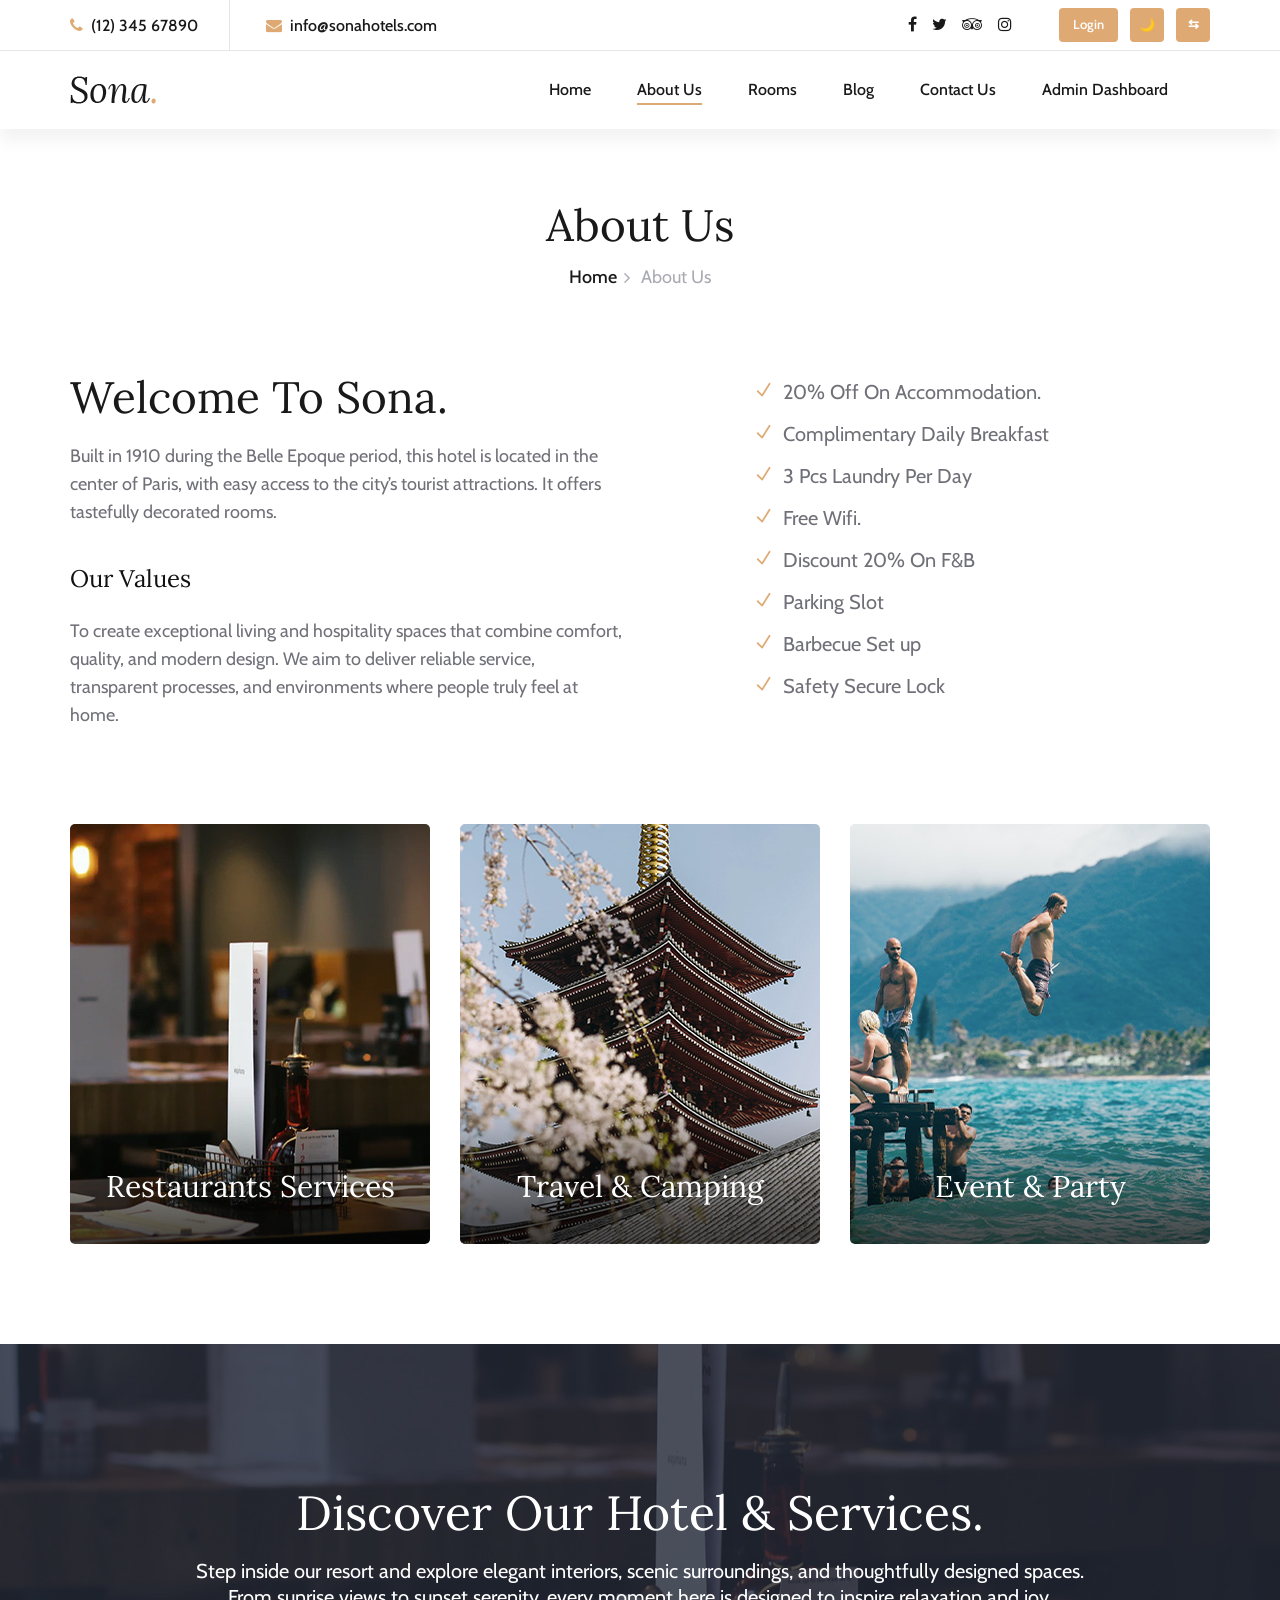
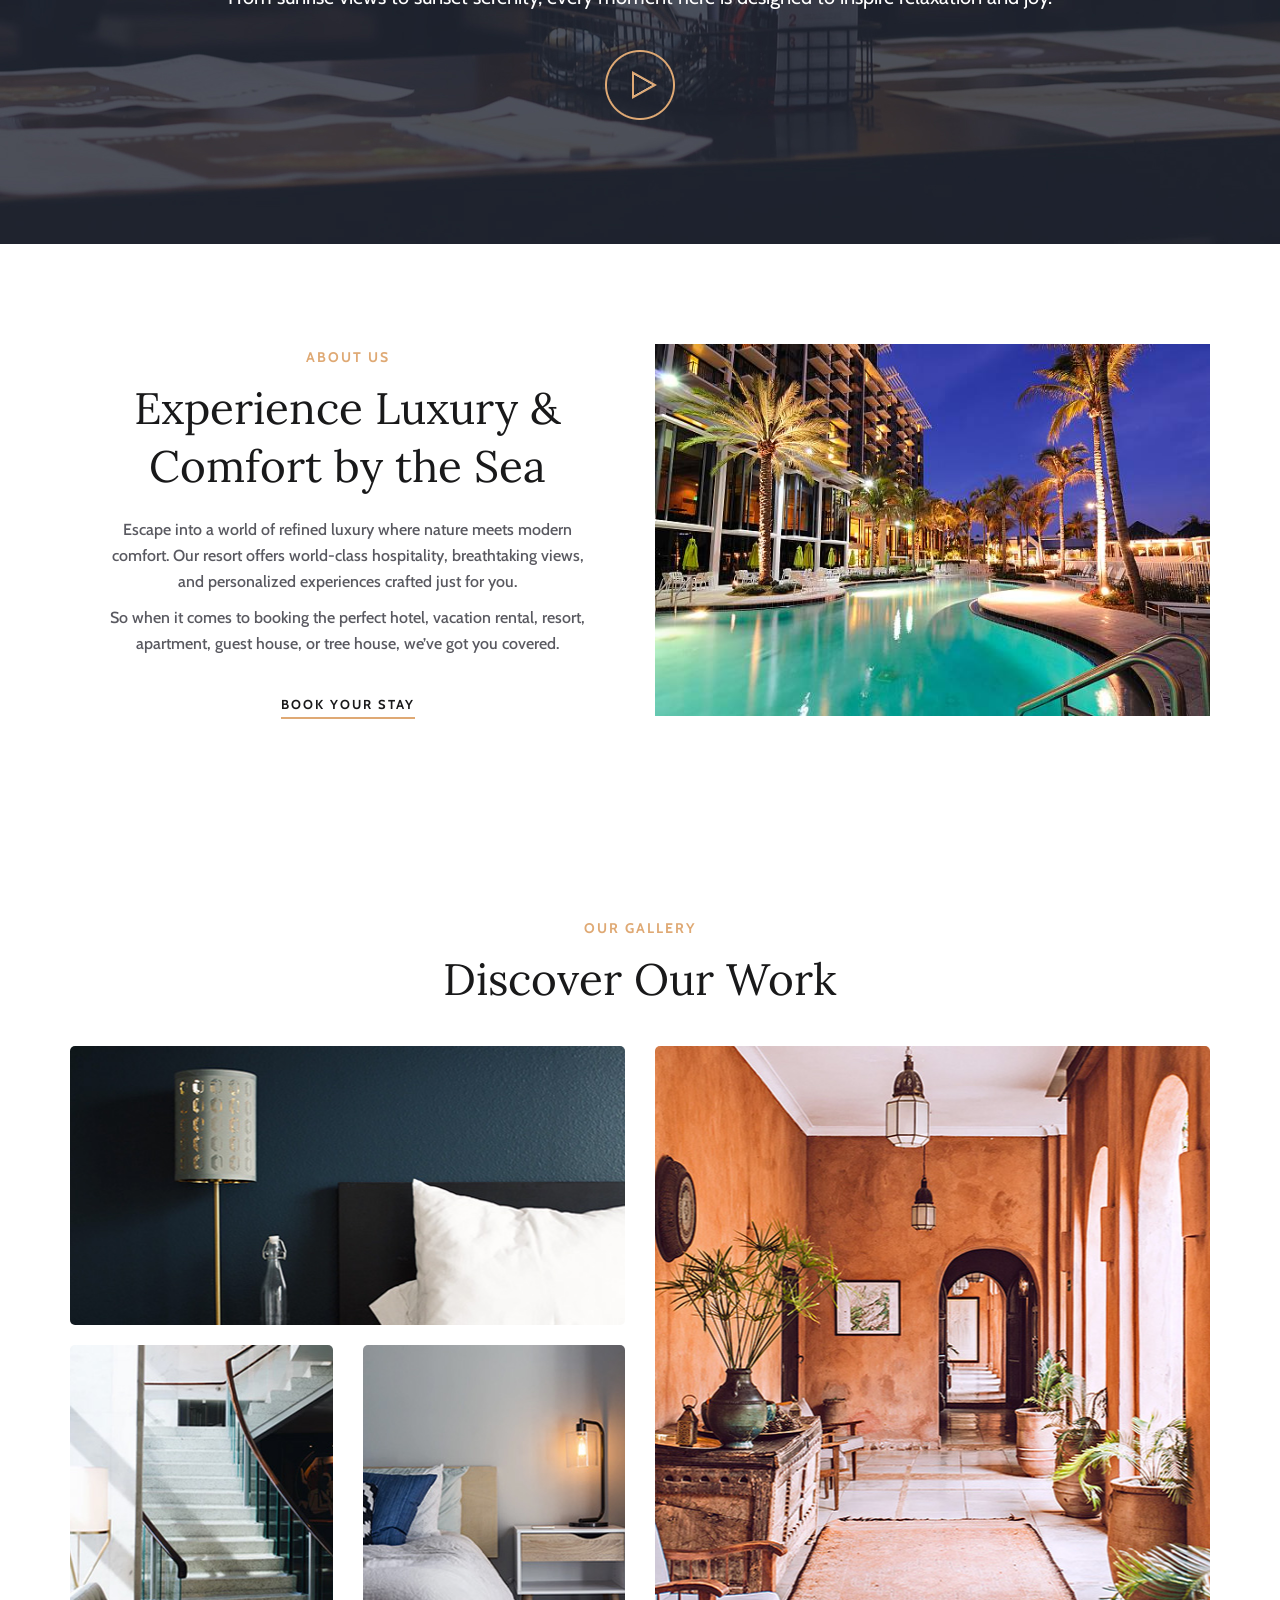
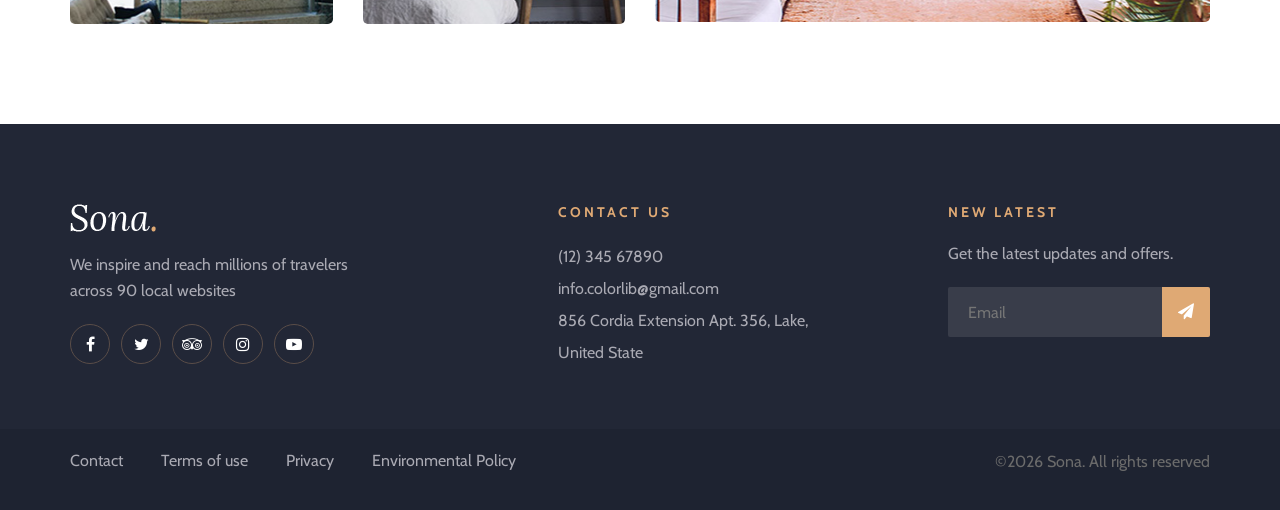
==== commit 4f40f636: "mathu" ====
--- a/about-us.html
+++ b/about-us.html
@@ -55,6 +55,7 @@
                
                 <li><a href="./blog.html">Blog</a></li>
                 <li><a href="./contact.html">Contact</a></li>
+                                                    <li><a href="./admin.html">Admin Dashboard</a></li>
             </ul>
         </nav>
            <button class="themeToggle btn btn-sm">🌙</button>
@@ -100,33 +101,28 @@
                         </ul>
                     </div>
                     <div class="col-lg-6">
-                        <div class="tn-right">
-                            <div class="top-social">
-                                <a href="#"><i class="fa fa-facebook"></i></a>
-                                <a href="#"><i class="fa fa-twitter"></i></a>
-                                <a href="#"><i class="fa fa-tripadvisor"></i></a>
-                                <a href="#"><i class="fa fa-instagram"></i></a>
-                            </div>
-                         <a href="signin.html"class="bk-btn">Login</a>
-                               <button class="themeToggle" class="btn btn-sm">🌙</button>
-
-       <button
-  class="rtlToggle"
-  class="w-10 h-10 rounded-md text-white font-semibold"
-  style="background-color:#dfa974; color: white;"
->
-          <svg
-    xmlns="http://www.w3.org/2000/svg"
-    width="20"
-    height="20"
-    viewBox="0 0 24 24"
-    fill="currentColor"
-  >
-    <path d="M12 2a10 10 0 100 20 10 10 0 000-20zm6.93 6h-3.17a15.4 15.4 0 00-1.6-3.56A8.03 8.03 0 0118.93 8zM12 4.07A13.5 13.5 0 0114.44 8H9.56A13.5 13.5 0 0112 4.07zM5.07 8A8.03 8.03 0 019.84 4.44 15.4 15.4 0 008.24 8H5.07zM4.07 10h3.64a17.2 17.2 0 000 4H4.07a7.96 7.96 0 010-4zm1 6h3.17a15.4 15.4 0 001.6 3.56A8.03 8.03 0 015.07 16zM12 19.93A13.5 13.5 0 019.56 16h4.88A13.5 13.5 0 0112 19.93zM18.93 16a8.03 8.03 0 01-4.77 3.56A15.4 15.4 0 0015.76 16h3.17zM19.93 14h-3.64a17.2 17.2 0 000-4h3.64a7.96 7.96 0 010 4z"/>
-  </svg>
-        </button>
-                          
-                        </div>
+<div class="tn-right d-flex align-items-center justify-content-end gap-3">
+
+  <div class="top-social d-flex gap-2">
+    <a href="#"><i class="fa fa-facebook"></i></a>
+    <a href="#"><i class="fa fa-twitter"></i></a>
+    <a href="#"><i class="fa fa-tripadvisor"></i></a>
+    <a href="#"><i class="fa fa-instagram"></i></a>
+  </div>
+
+  <a href="signin.html" class="action-btn login-btn">
+    Login
+  </a>
+
+  <button class="action-btn themeToggle" title="Toggle Theme">
+    🌙
+  </button>
+
+  <button class="action-btn rtlToggle" title="Toggle RTL">
+     ⇆
+  </button>
+
+</div>
                     </div>
                 </div>
             </div>
@@ -154,6 +150,7 @@
                                    
                                     <li><a href="./blog.html">Blog</a></li>
                                     <li><a href="./contact.html">Contact Us</a></li>
+                                                                        <li><a href="./admin.html">Admin Dashboard</a></li>
                                 </ul>
                             </nav>
                           
--- a/css/style.css
+++ b/css/style.css
@@ -2001,6 +2001,61 @@
 .blog-details-hero li {
     color: #ffffff;
 }
+/* Top right alignment fix */
+.tn-right {
+  display: flex;
+  align-items: right;
+  gap: 12px;
+}
+
+/* Unified button style */
+.action-btn {
+  height: 34px;
+  min-width: 34px;
+  padding: 0 14px;
+
+  display: inline-flex;
+  align-items: center;
+  justify-content: center;
+
+  background: #dfa974;
+  color: #fff;
+  font-size: 13px;
+  font-weight: 600;
+
+  border-radius: 4px;
+  border: none;
+  cursor: pointer;
+  text-decoration: none;
+
+  transition: all 0.3s ease;
+}
+
+.action-btn:hover {
+  background: #c8925f;
+  color: #fff;
+}
+
+/* Icon-only buttons */
+.themeToggle,
+.rtlToggle {
+  width: 34px;
+  padding: 0;
+}
+
+/* Keep icons centered */
+.action-btn svg {
+  width: 16px;
+  height: 16px;
+}
+
+/* Mobile spacing fix */
+@media (max-width: 768px) {
+  .tn-right {
+    flex-wrap: wrap;
+    justify-content: center;
+  }
+}
 
 /* ===== DARK MODE ===== */
 html[data-theme="dark"] body {
